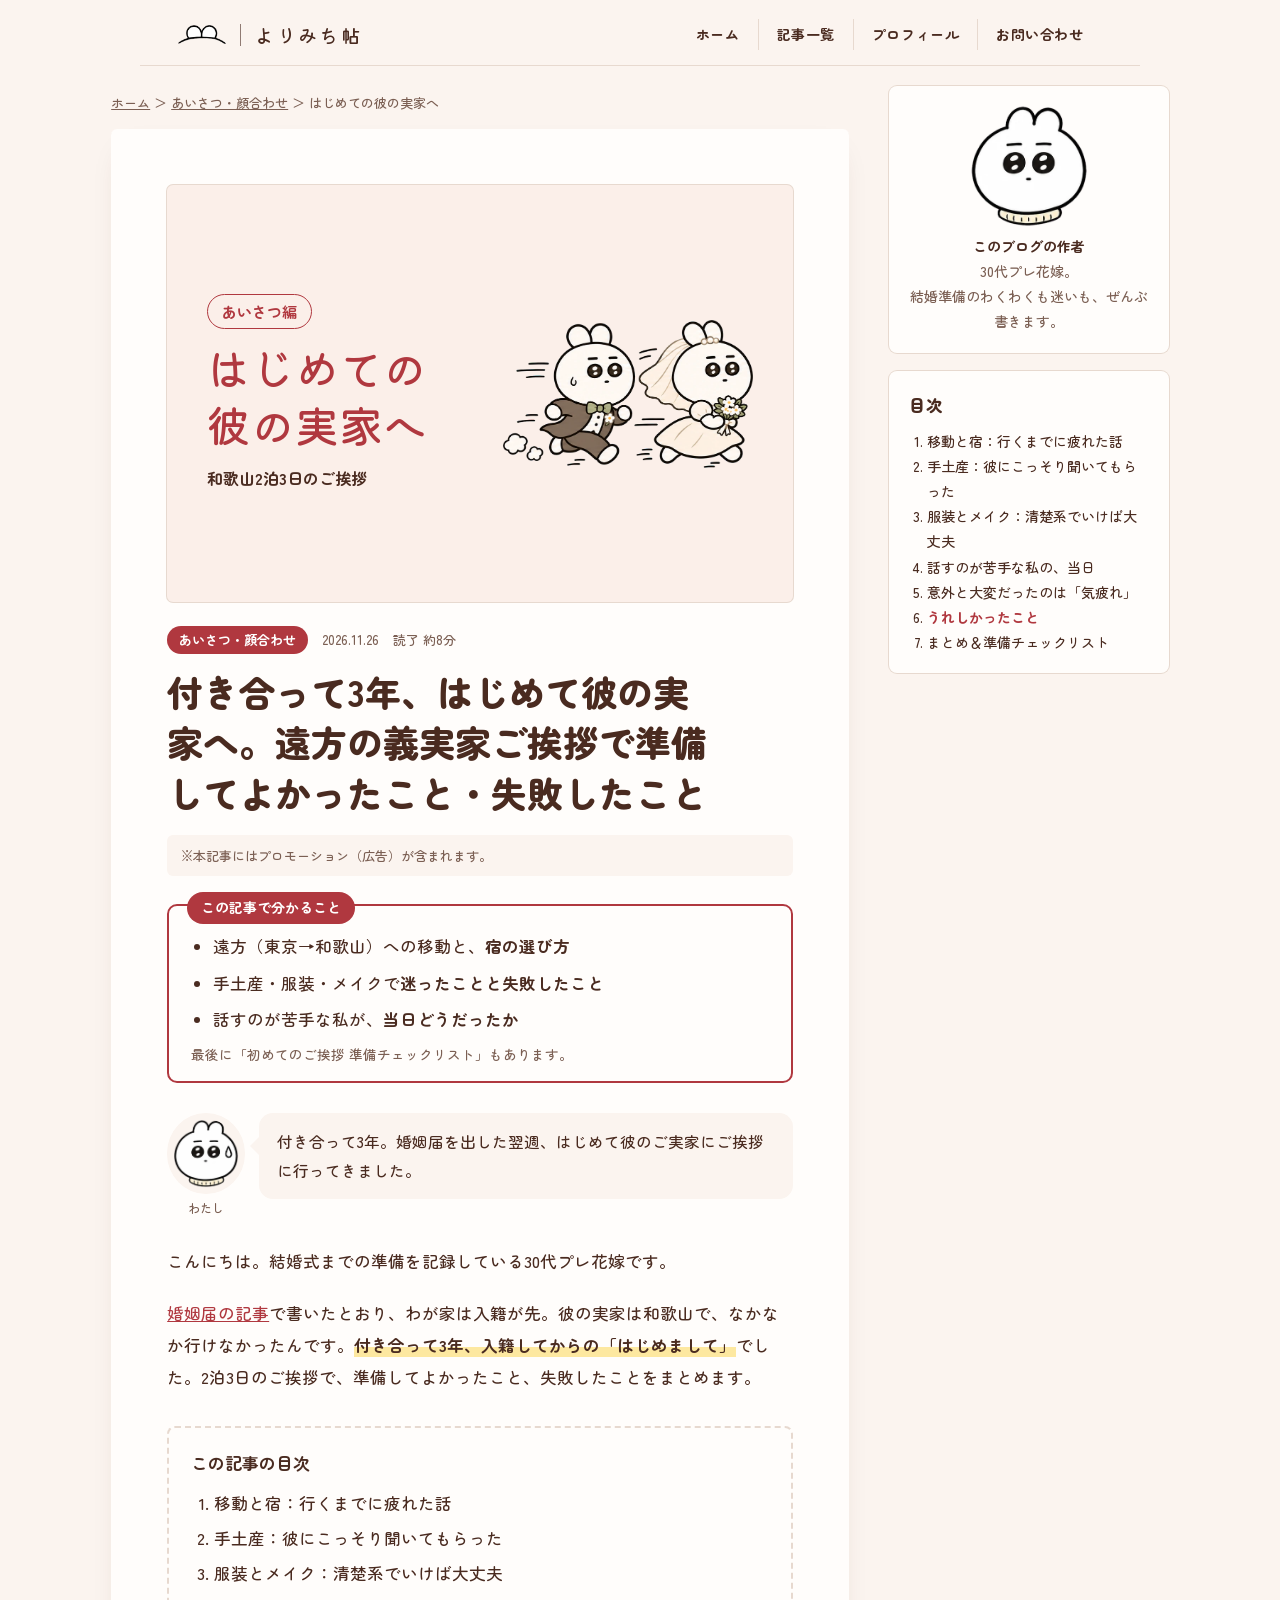
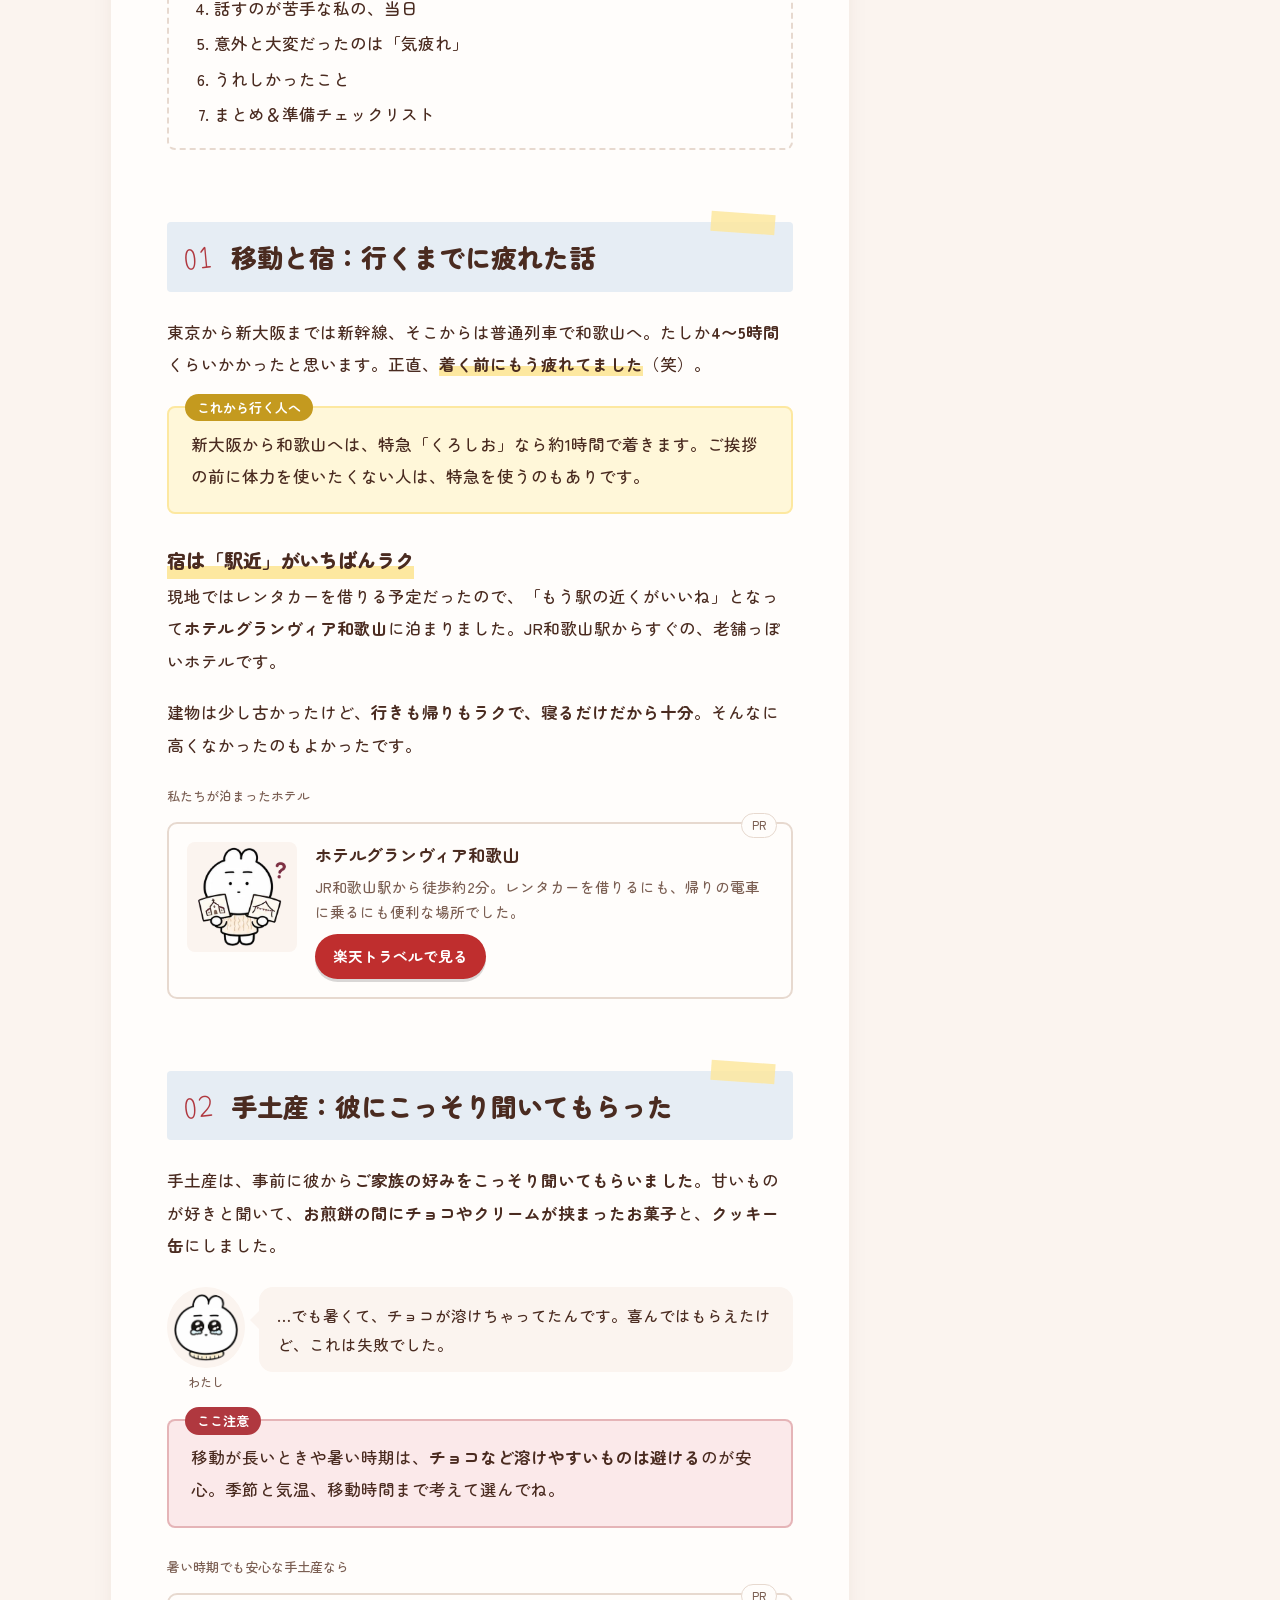
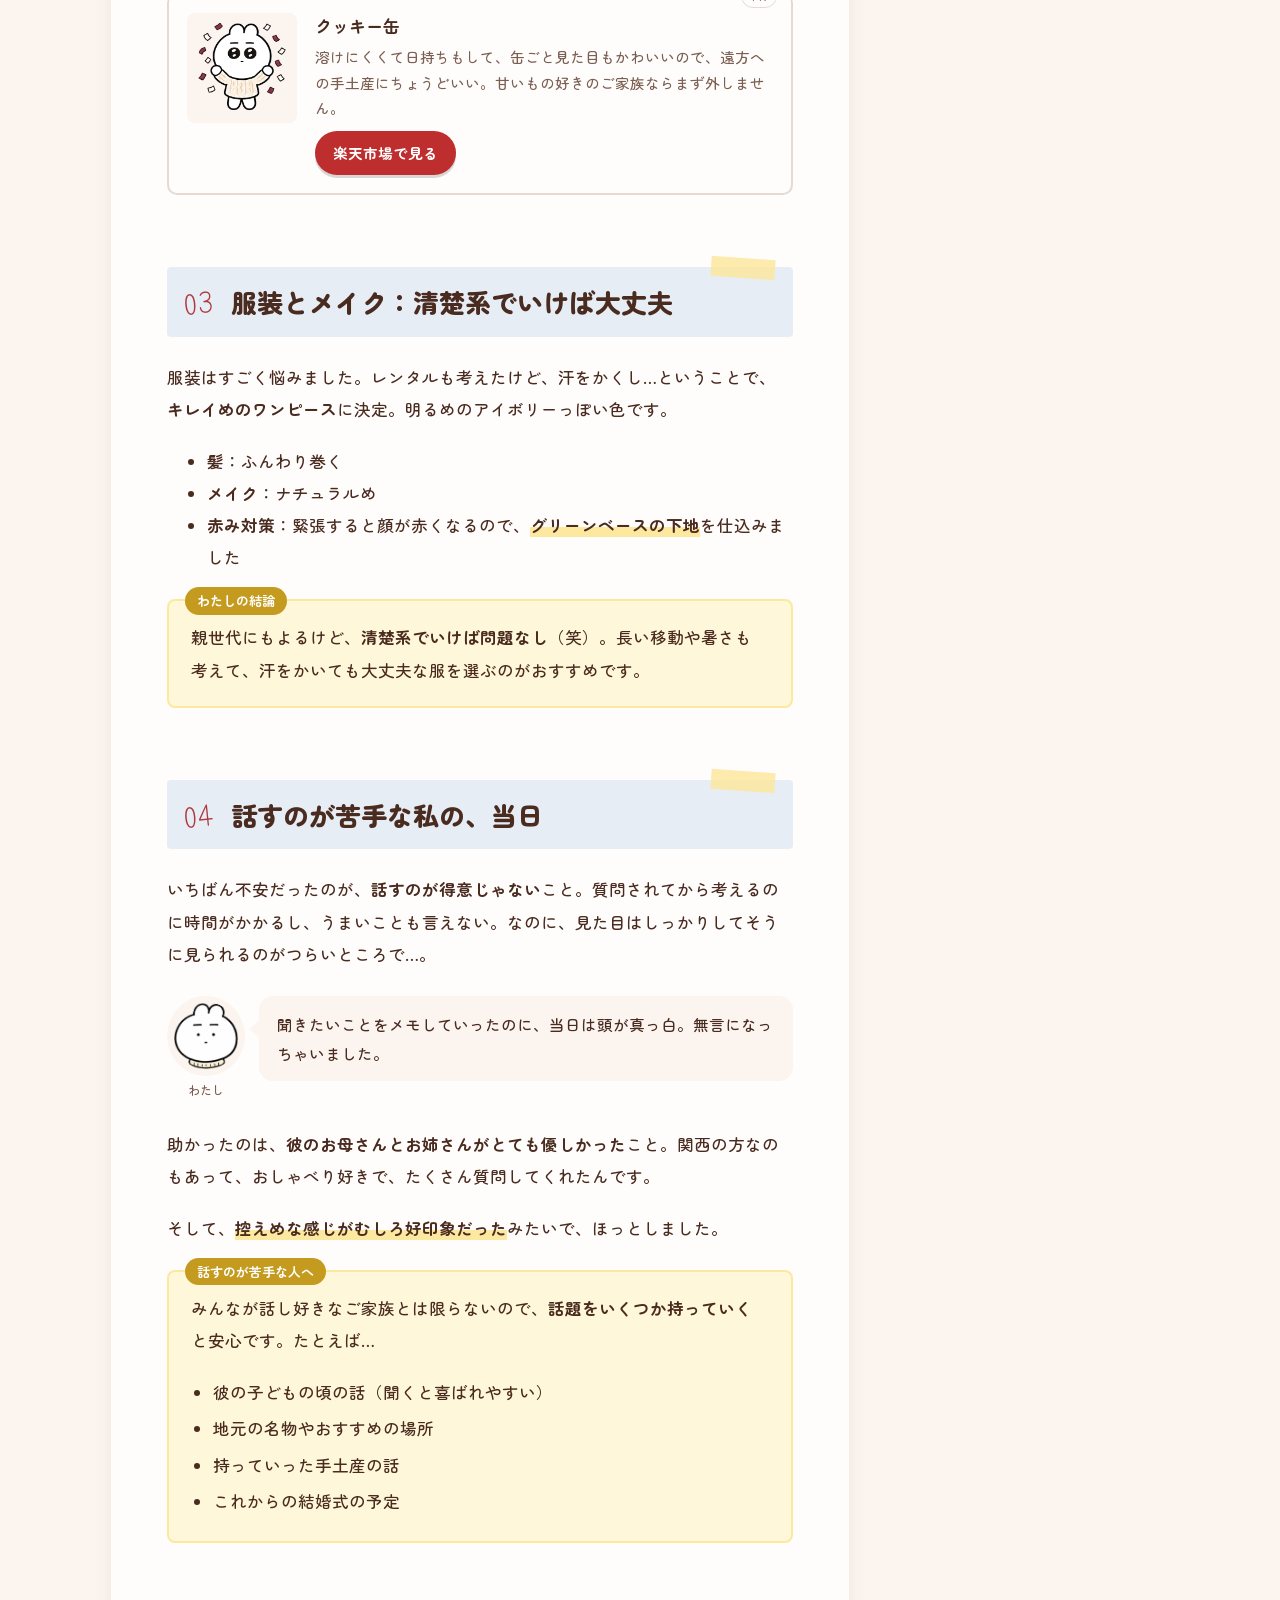
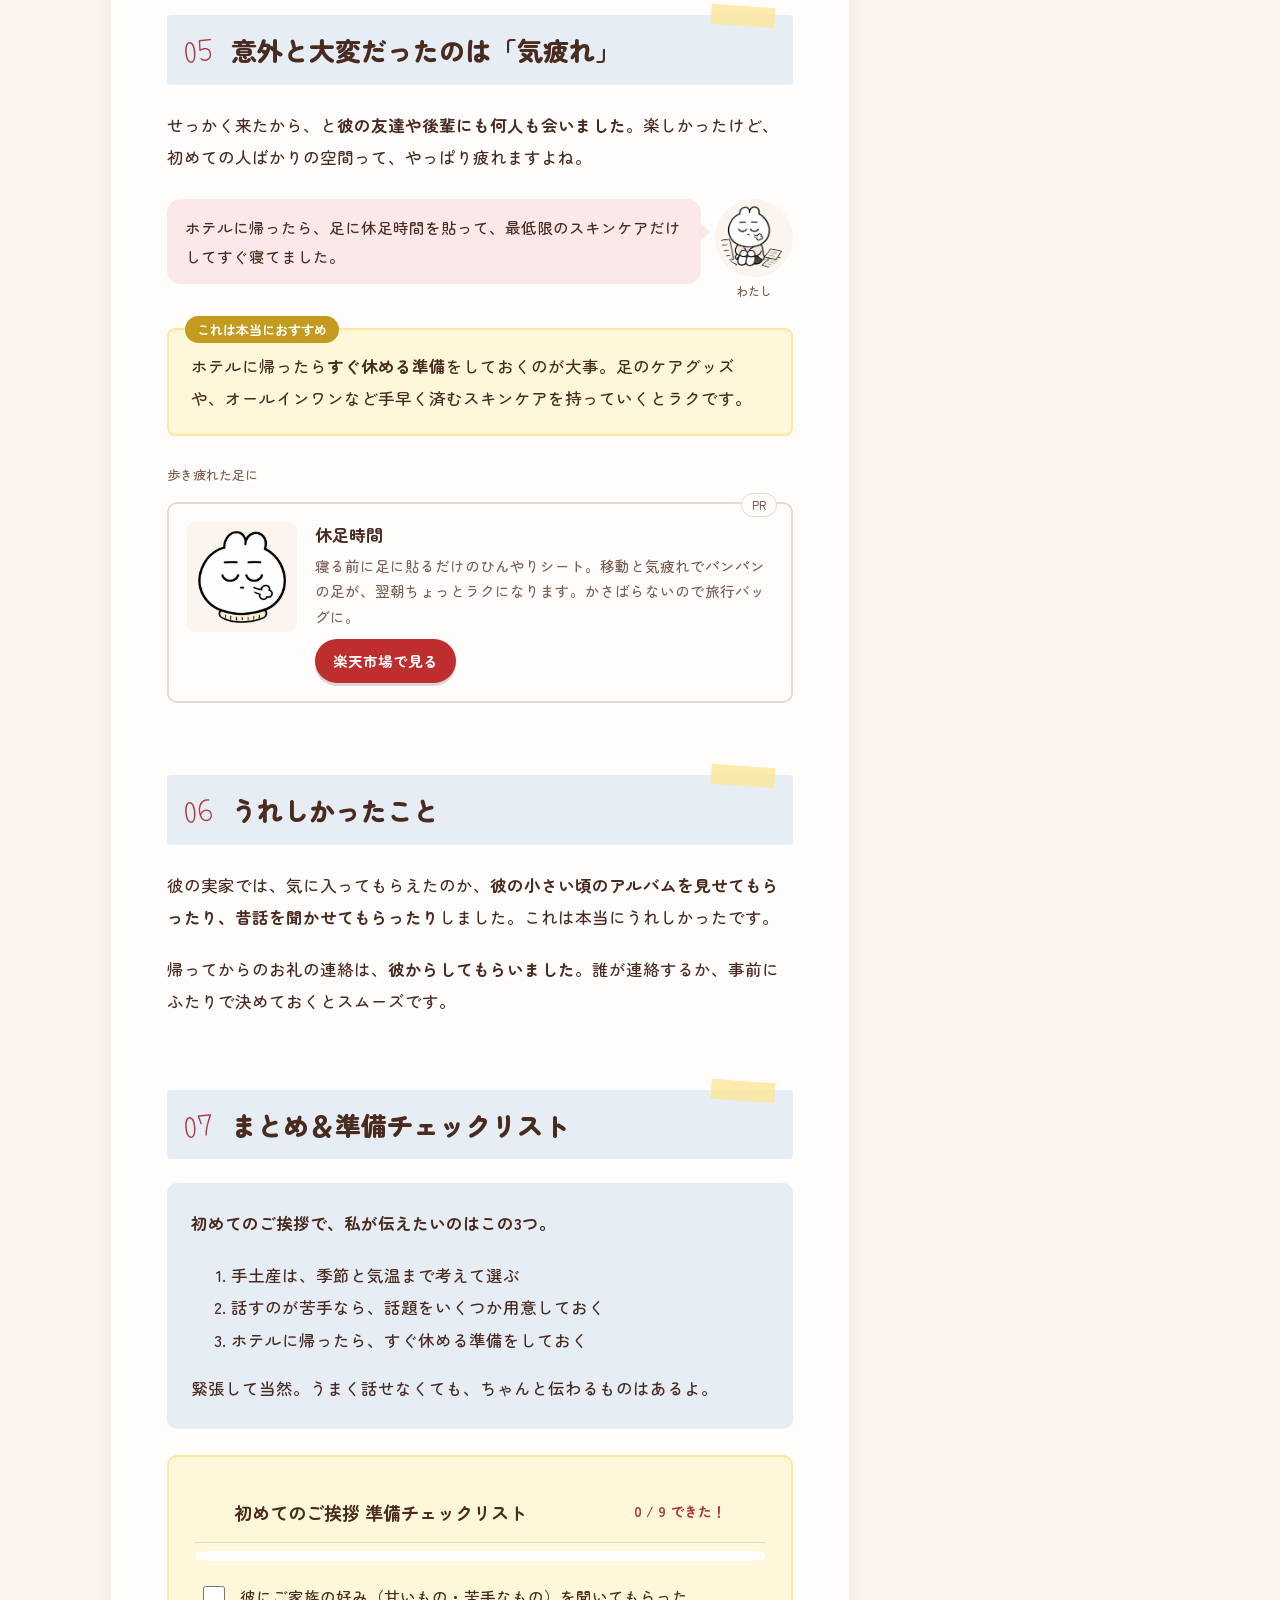
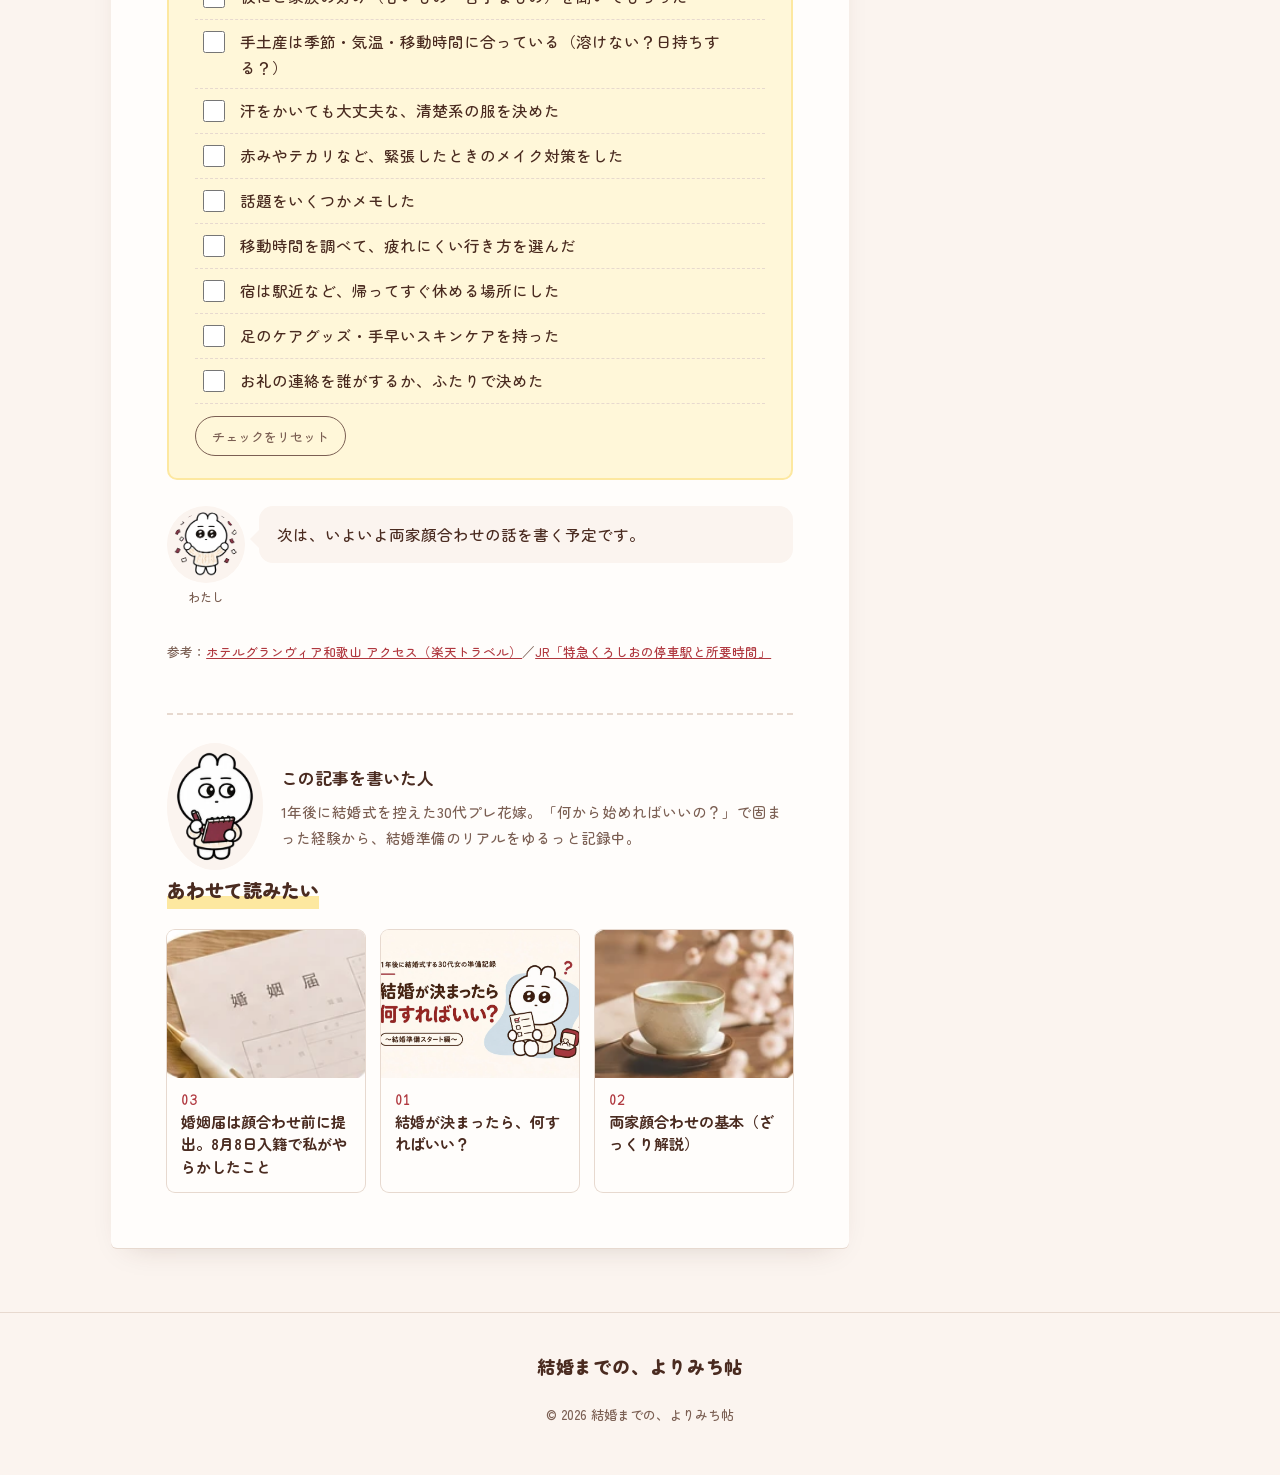
==== aisatsu.html @ c790e5dc "Add files via upload" ====
<!DOCTYPE html>
<html lang="ja">
<head>
<meta charset="utf-8">
<meta name="viewport" content="width=device-width, initial-scale=1">
<title>付き合って3年、はじめて彼の実家へ。遠方の義実家ご挨拶｜結婚までの、よりみち帖</title>
<meta name="description" content="入籍後にはじめて和歌山の彼の実家へご挨拶した30代プレ花嫁の体験記。移動と宿、手土産の失敗、服装とメイク、話すのが苦手な人の会話対策、気疲れケアと準備チェックリスト。">
<!--
  ▼アフィリエイトリンクの差し替えメモ
  ・Amazon：いまは掲載なし（アソシエイト合格後に追加予定）
  ・楽天：楽天アフィリエイトのリンクに差し替え済み（class="aff-rakuten"）
  ・式場探しサイト：ASP（A8.net等）で提携できたら、そのリンクに差し替えOK
  ※アフィリンクには rel="sponsored" を付けています（Google推奨）
-->
<link rel="preconnect" href="https://fonts.googleapis.com">
<link rel="preconnect" href="https://fonts.gstatic.com" crossorigin>
<link href="https://fonts.googleapis.com/css2?family=Kiwi+Maru:wght@400;500&family=Zen+Maru+Gothic:wght@400;500;700;900&family=Yomogi&display=swap" rel="stylesheet">
<style>
/* VOICE: 30代プレ花嫁の、気さくで丁寧な「先輩のノート」
   IDEA: 結婚準備の手帳。ちぎった紙・付箋・マステ・手書きの赤線
   PICTURE: 添付のアイキャッチ＋うさぎキャラが各章で一緒に悩む
   COLOUR and TYPE: 生成り地・こげ茶・えんじ赤／くすみ青・レモン黄の紙片。Zen Maru Gothic＋手書きYomogi
   LAYOUT: 記事本文720px中心、ヘッダーはデザイン案そのまま、PCは右に目次サイドバー */
:root{color-scheme:light dark;
--bg:light-dark(#fbf4ef,#221a17);--paper:light-dark(#fffdfb,#2d2420);--ink:light-dark(#4a2b20,#f3e6dc);
--sub:light-dark(#7b5f53,#c9b3a6);--red:light-dark(#b0383f,#e8777c);--blue:light-dark(#87a5c2,#5f7c99);
--blue-l:light-dark(#e6edf4,#2b3540);--yel:light-dark(#fde8a0,#5a4b22);--yel-l:light-dark(#fff7d9,#3a3220);
--pink-l:light-dark(#fbe9ea,#3d2629);--line:light-dark(#e7d9cf,#4a3c35)}
:root[data-theme=light]{color-scheme:light}:root[data-theme=dark]{color-scheme:dark}
*{box-sizing:border-box;min-width:0}
html{scroll-behavior:smooth;scroll-padding-top:24px}
body{margin:0;background:var(--bg);color:var(--ink);font:16.5px/1.95 "Zen Maru Gothic",system-ui,sans-serif;overflow-x:clip;font-weight:500}
img{max-width:100%;height:auto;display:block}
a{color:var(--red)}
.hand{font-family:Yomogi,"Zen Maru Gothic",cursive;font-weight:400}

/* header */
.site-h{display:flex;flex-wrap:wrap;gap:12px 32px;align-items:center;justify-content:space-between;padding:22px max(5vw,16px)}
.logo{color:var(--ink);text-decoration:none;font-weight:900;font-size:24px;letter-spacing:.04em;position:relative;padding-bottom:10px}
.logo svg{position:absolute;left:0;bottom:-4px;width:100%;height:14px}
.gnav{display:flex;flex-wrap:wrap;font-size:14px;font-weight:700}
.gnav a{color:var(--ink);text-decoration:none;padding:6px 16px;border-left:1px solid var(--sub)}
.gnav a:first-child{border-left:0}

.wrap{max-width:1160px;margin:0 auto;padding:0 max(4vw,16px) 64px;display:grid;grid-template-columns:minmax(0,1fr);gap:40px}
@media(min-width:1000px){.wrap{grid-template-columns:minmax(0,1fr) 280px}}
.crumb{font-size:13px;color:var(--sub);margin:4px 0 14px}.crumb a{color:var(--sub)}

article{background:var(--paper);border-radius:6px;padding:clamp(20px,4.5vw,56px);box-shadow:0 1px 0 var(--line),0 12px 30px -18px rgba(74,43,32,.25)}
.eye{border-radius:6px;overflow:hidden;margin:0 0 24px;box-shadow:0 0 0 1px var(--line)}
.meta{display:flex;flex-wrap:wrap;gap:8px 14px;font-size:13px;color:var(--sub);align-items:center}
.cat{background:var(--red);color:#fff;border-radius:99px;padding:1px 12px;font-weight:700}
h1{font-size:clamp(25px,4vw,36px);line-height:1.4;margin:12px 0 18px;font-weight:900;text-wrap:balance}
.pr{font-size:13px;color:var(--sub);background:var(--bg);border-radius:6px;padding:8px 14px;margin:0 0 28px}

h2{font-size:clamp(21px,3vw,26px);line-height:1.45;margin:72px 0 24px;font-weight:900;position:relative;padding:16px 20px 16px 64px;background:var(--blue-l);border-radius:4px;text-wrap:balance}
h2 .no{position:absolute;left:16px;top:50%;transform:translateY(-50%) rotate(-6deg);font-family:Yomogi,cursive;color:var(--red);font-size:30px;font-weight:400}
h2::after{content:"";position:absolute;right:18px;top:-9px;width:64px;height:20px;background:color-mix(in srgb,var(--yel) 85%,transparent);transform:rotate(4deg)}
h3{font-size:19px;margin:40px 0 12px;font-weight:900;padding-bottom:6px;background:linear-gradient(transparent 62%,var(--yel) 62%) left bottom/auto no-repeat;display:inline;line-height:2.1}
h3+*{margin-top:14px}
p{margin:0 0 1.2em}
.mk{background:linear-gradient(transparent 60%,var(--yel) 60%);font-weight:700}
.em{color:var(--red);font-weight:700}

/* speech bubble */
.talk{display:flex;gap:14px;align-items:flex-start;margin:26px 0}
.talk img{width:78px;flex:none;border-radius:50%;background:var(--bg);padding:6px}
.talk .b{position:relative;background:var(--bg);border-radius:14px;padding:14px 18px;font-size:15.5px;line-height:1.85;flex:1}
.talk .b::before{content:"";position:absolute;left:-9px;top:24px;border:9px solid transparent;border-left:0;border-right-color:var(--bg)}
.talk .nm{display:block;font-size:12px;color:var(--sub);text-align:center;margin-top:2px}
.talk.r{flex-direction:row-reverse}.talk.r .b{background:var(--pink-l)}
.talk.r .b::before{left:auto;right:-9px;border-right:0;border-left:9px solid var(--pink-l);border-top-color:transparent;border-bottom-color:transparent}

/* toc */
.toc{border:2px dashed var(--line);border-radius:8px;padding:18px 22px 10px;margin:32px 0;background:var(--paper)}
.toc b{font-size:17px}.toc ol{margin:8px 0;padding-left:1.4em}.toc li{margin:3px 0}
.toc a{color:var(--ink);text-decoration:none}.toc a:hover{color:var(--red);text-decoration:underline}

/* boxes */
.box{border-radius:8px;padding:20px 22px;margin:26px 0;position:relative}
.box.point{background:var(--yel-l);border:2px solid var(--yel)}
.box.warn{background:var(--pink-l);border:2px solid color-mix(in srgb,var(--red) 30%,transparent)}
.box .lb{position:absolute;top:-14px;left:16px;background:var(--red);color:#fff;font-size:13px;font-weight:700;padding:1px 12px;border-radius:99px}
.box.point .lb{background:#c49a1f}
.box ul,.box ol{margin:4px 0;padding-left:1.3em}.box li{margin:4px 0}.box p:last-child{margin:0}

/* timeline */
.tl{list-style:none;margin:24px 0;padding:0;position:relative}
.tl::before{content:"";position:absolute;left:66px;top:8px;bottom:8px;border-left:2px dotted var(--red)}
.tl li{display:grid;grid-template-columns:56px minmax(0,1fr);gap:24px;padding:10px 0;position:relative}
.tl li::after{content:"";position:absolute;left:61px;top:22px;width:12px;height:12px;border-radius:50%;background:var(--paper);border:3px solid var(--red)}
.tl .t{font-family:Yomogi,cursive;color:var(--red);font-size:17px;text-align:right;line-height:1.3;padding-top:8px;white-space:nowrap}
.tl .c{background:var(--bg);border-radius:8px;padding:10px 16px}
.tl .c b{display:block;font-size:16px}.tl .c span{font-size:14.5px;color:var(--sub)}

/* talk cards */
.topics{display:grid;grid-template-columns:repeat(auto-fit,minmax(min(100%,260px),1fr));gap:14px;margin:22px 0}
.tp{background:var(--paper);border:1.5px solid var(--line);border-radius:8px;padding:16px 18px;position:relative}
.tp .n{font-family:Yomogi,cursive;color:var(--red);font-size:22px;line-height:1}
.tp b{font-size:16.5px;display:block;margin:4px 0}
.tp p{font-size:14.5px;margin:0;color:var(--sub);line-height:1.75}
.tp .q{display:block;margin-top:8px;font-size:13.5px;background:var(--blue-l);border-radius:6px;padding:6px 10px;color:var(--ink);line-height:1.7}

/* steps */
.steps{counter-reset:s;list-style:none;padding:0;margin:20px 0}
.steps>li{counter-increment:s;position:relative;padding:4px 0 22px 58px}
.steps>li::before{content:counter(s);position:absolute;left:0;top:0;width:40px;height:40px;border-radius:50%;background:var(--red);color:#fff;font-weight:900;display:grid;place-items:center;font-size:18px}
.steps>li::after{content:"";position:absolute;left:19px;top:44px;bottom:4px;border-left:2px solid var(--line)}
.steps>li:last-child::after{display:none}
.steps b{font-size:17px}.steps p{margin:4px 0 0;font-size:15.5px}

/* figures */
.figs{display:grid;grid-template-columns:repeat(auto-fit,minmax(min(100%,180px),1fr));gap:12px;margin:22px 0 8px}
.fg{background:var(--bg);border-radius:8px;padding:14px 16px}
.fg .v{font-size:clamp(26px,4vw,32px);font-weight:900;color:var(--red);line-height:1.2;white-space:nowrap}
.fg .v small{font-size:15px;margin-left:2px}
.fg .k{font-size:13.5px;color:var(--sub);line-height:1.6;margin-top:4px}
.src{font-size:12.5px;color:var(--sub);margin:4px 0 20px}
.bars{margin:18px 0}
.bar{display:grid;grid-template-columns:8.5em minmax(0,1fr) 5.2em;gap:10px;align-items:center;font-size:14px;margin:8px 0}
.bar i{display:block;height:16px;border-radius:3px;background:var(--blue)}
.bar i.r{background:var(--red)}
.bar span:last-child{text-align:right;font-weight:700;white-space:nowrap}

/* tables */
.tbl{width:100%;border-collapse:collapse;font-size:15px;margin:18px 0}
.tbl th,.tbl td{border-bottom:1px solid var(--line);padding:10px 8px;text-align:left;vertical-align:top}
.tbl th{background:var(--blue-l);font-weight:700}
@media(max-width:600px){.stack thead{display:none}.stack tr{display:grid;padding:10px 0;border-bottom:1px solid var(--line)}.stack td{border:0;padding:3px 0 3px 6.5em;display:flow-root}.stack td::before{content:attr(data-l);float:left;width:6em;margin-left:-6.5em;font-weight:700;color:var(--sub);font-size:13px}}

/* product cards */
.free{display:grid;gap:16px;margin:18px 0}
.fr{display:grid;grid-template-columns:96px minmax(0,1fr);gap:18px;border:2.5px solid var(--blue);border-radius:10px;padding:20px 18px 18px;background:var(--blue-l);position:relative}
.fr .fb{position:absolute;top:-13px;left:16px;background:var(--blue);color:#fff;font-weight:900;font-size:13px;padding:1px 14px;border-radius:99px}
.fr .ic{width:96px;height:96px;border-radius:50%;background:var(--paper);display:grid;place-items:center;overflow:hidden}.fr .ic img{width:80px}
.fr>div>b{font-size:17px;display:block}.fr p{font-size:14.5px;margin:6px 0 10px;line-height:1.8}
@media(max-width:520px){.fr{grid-template-columns:1fr}.fr .ic{margin:0 auto}}
.prod{display:grid;grid-template-columns:110px minmax(0,1fr);gap:18px;border:2px solid var(--line);border-radius:10px;padding:18px;margin:22px 0;background:var(--paper);position:relative}
.prod .ic{width:110px;height:110px;border-radius:8px;background:var(--bg);display:grid;place-items:center;overflow:hidden}
.prod .ic img{width:92px}
.prod .tag{position:absolute;top:-11px;right:14px;font-size:11.5px;background:var(--paper);border:1px solid var(--line);color:var(--sub);border-radius:99px;padding:0 10px}
.prod>div>b{font-size:17px;display:block;line-height:1.5}
.prod p{font-size:14.5px;color:var(--sub);margin:6px 0 10px;line-height:1.75}
.btns{display:flex;flex-wrap:wrap;gap:8px}
.btn{display:inline-flex;align-items:center;justify-content:center;min-height:44px;padding:8px 18px;border-radius:99px;font-weight:700;font-size:14.5px;text-decoration:none;color:#fff;box-shadow:0 3px 0 rgba(0,0,0,.15);transition:transform .15s}
.btn:hover{transform:translateY(-2px)}
.btn.amz{background:#e59a2b}.btn.shop{background:#6f8fae}.btn.rkt{background:#bf2e2e}.btn.shop{background:var(--blue);color:#fff}
@media(max-width:520px){.prod{grid-template-columns:1fr}.prod .ic{width:100%;height:120px}}

/* site cards */
.sites{display:grid;grid-template-columns:repeat(auto-fit,minmax(min(100%,200px),1fr));gap:12px;margin:18px 0}
.site{border:1.5px solid var(--line);border-radius:8px;padding:14px 16px;background:var(--paper)}
.site b{font-size:16px}.site p{font-size:13.5px;color:var(--sub);margin:4px 0 10px;line-height:1.7}
.site .btn{min-height:40px;font-size:13.5px;padding:6px 14px}

/* checklist */
.check{background:var(--yel-l);border-radius:10px;padding:22px clamp(16px,3vw,26px);margin:26px 0;border:2px solid var(--yel)}
.check .hd{display:flex;flex-wrap:wrap;justify-content:space-between;align-items:center;gap:8px;margin-bottom:8px}
.check .hd b{font-size:18px}
.prog{font-size:14px;font-weight:700;color:var(--red)}
.meter{height:10px;border-radius:99px;background:var(--paper);overflow:hidden;margin:6px 0 14px}
.meter i{display:block;height:100%;width:0;background:var(--red);transition:width .3s}
.check label{display:flex;gap:12px;align-items:flex-start;padding:8px 4px;border-bottom:1px dashed var(--line);cursor:pointer;font-size:15.5px;line-height:1.7}
.check input{width:22px;height:22px;accent-color:var(--red);flex:none;margin-top:3px}
.check input:checked+span{text-decoration:line-through;color:var(--sub)}
.check input:focus-visible{outline:3px solid var(--blue);outline-offset:2px}
.reset{margin-top:12px;background:none;border:1.5px solid var(--sub);color:var(--sub);border-radius:99px;padding:6px 16px;font:inherit;font-size:13px;cursor:pointer;min-height:40px}

/* faq */
details{border-bottom:1px solid var(--line);padding:6px 0}
summary{cursor:pointer;font-weight:700;padding:10px 0 10px 34px;position:relative;list-style:none}
summary::-webkit-details-marker{display:none}
summary::before{content:"Q";position:absolute;left:0;top:8px;width:24px;height:24px;border-radius:50%;background:var(--red);color:#fff;font-size:13px;display:grid;place-items:center}
details p{padding-left:34px;font-size:15.5px}

/* summary & author */
.matome{background:var(--blue-l);border-radius:10px;padding:24px;margin:24px 0}
.manga{margin:0 0 32px;border-radius:6px;overflow:hidden;box-shadow:0 0 0 1px var(--line)}.manga img{width:100%}
.author{display:grid;grid-template-columns:96px minmax(0,1fr);gap:18px;align-items:center;border-top:2px dashed var(--line);margin-top:48px;padding-top:28px}
.author img{width:96px;border-radius:50%;background:var(--bg);padding:8px}
.author b{font-size:17px}.author p{font-size:14.5px;color:var(--sub);margin:4px 0 0;line-height:1.8}

/* related */
.rel{display:grid;grid-template-columns:repeat(auto-fit,minmax(min(100%,190px),1fr));gap:16px;margin-top:20px}
.rel a{text-decoration:none;color:var(--ink);background:var(--paper);border-radius:8px;overflow:hidden;box-shadow:0 0 0 1px var(--line)}
.rel img{width:100%;aspect-ratio:4/3;object-fit:cover}
.rel span{display:block;padding:10px 14px 14px;font-weight:700;font-size:15px;line-height:1.5}
.rel small{display:block;color:var(--red);font-family:Yomogi,cursive;font-size:15px}

/* sidebar */
aside{display:none}
@media(min-width:1000px){aside{display:block}}
.side{position:sticky;top:20px;display:grid;gap:18px}
.sb{background:var(--paper);border-radius:8px;padding:18px 20px;box-shadow:0 0 0 1px var(--line)}
.sb .tt{font-weight:900;margin-bottom:8px;display:block}
.sb ol{margin:0;padding-left:1.3em;font-size:14px;line-height:1.8}
.sb a{color:var(--ink);text-decoration:none}.sb a:hover{color:var(--red)}
.sb a.on{color:var(--red);font-weight:700}
.prof{text-align:center;font-size:14px;color:var(--sub);line-height:1.8}
.prof img{width:120px;margin:0 auto 6px}

footer{text-align:center;padding:36px 16px 48px;font-size:13px;color:var(--sub);border-top:1px solid var(--line)}
footer .logo{font-size:18px;display:inline-block;margin-bottom:8px}

.fade{opacity:0;transform:translateY(14px);transition:opacity .6s,transform .6s}
.fade.in{opacity:1;transform:none}
@media(prefers-reduced-motion:reduce){.fade{opacity:1;transform:none;transition:none}html{scroll-behavior:auto}.btn{transition:none}}
@media(max-width:600px){body{font-size:16px}.talk img{width:60px}.gnav a{padding:4px 10px}h2{padding-left:52px}h2 .no{left:12px;font-size:25px}.bar{grid-template-columns:6.5em minmax(0,1fr) 4.6em;font-size:13px}}
@media(max-width:640px){.gnav{width:100%;flex-wrap:nowrap;font-size:clamp(11.5px,3.5vw,14px)}.gnav a{flex:1 1 auto;text-align:center;white-space:nowrap;padding:6px 2px!important;letter-spacing:0}.gnav a::after{left:12%!important;right:12%!important}}

.hd{max-width:1000px;margin:0 auto;padding:16px max(3vw,16px) 12px;display:flex;align-items:center;justify-content:space-between;gap:10px 24px;flex-wrap:wrap;border-bottom:1px solid var(--line);margin-bottom:20px}
.nav{display:flex;font-size:14px;font-weight:700;letter-spacing:.04em}
.nav a{text-decoration:none;color:var(--ink);white-space:nowrap;padding:4px 18px;border-left:1px solid var(--line);line-height:1.6}
.nav a:first-child{border-left:0}
.nav a:hover{color:var(--red)}
.brand{display:flex;align-items:center;gap:14px;text-decoration:none;color:var(--ink);font-family:"Kiwi Maru",serif;font-size:19px;letter-spacing:.12em}
.brand img{width:48px}.brand i{width:1px;height:22px;background:var(--ink);opacity:.6}
@media(max-width:760px){.hd{flex-direction:column;align-items:flex-start}.nav{width:100%;font-size:clamp(11.5px,3.5vw,14px);letter-spacing:0}.nav a{flex:1 1 auto;text-align:center;padding:4px 2px}}
.sumbox{border:2px solid var(--red);border-radius:10px;padding:18px 22px 14px;margin:0 0 30px;background:var(--paper);position:relative}
.sumbox .sum-t{position:absolute;top:-14px;left:18px;margin:0;background:var(--red);color:#fff;font-weight:700;font-size:14px;padding:2px 14px;border-radius:99px}
.sumbox ul{margin:6px 0 6px;padding-left:1.3em}.sumbox li{margin:4px 0}
.sumbox .sum-n{margin:0;font-size:13.5px;color:var(--sub)}
.inline-prod{margin:22px 0 8px}
.inline-prod .lbl{font-size:13px;color:var(--sub);margin:0 0 -8px}
.eye-card{display:grid;grid-template-columns:minmax(0,1.15fr) minmax(0,1fr);align-items:center;gap:8px;background:#fbefe9;border-radius:6px;padding:clamp(18px,4vw,40px);aspect-ratio:3/2}
.eye-card img{width:100%;height:auto;border:0}
.ec-txt{display:flex;flex-direction:column;gap:10px}
.ec-k{align-self:flex-start;border:1.5px solid var(--red);color:var(--red);border-radius:99px;padding:2px 14px;font-size:clamp(12px,1.6vw,15px);font-weight:700}
.ec-t{font-family:"Kiwi Maru",serif;font-size:clamp(24px,4.6vw,44px);line-height:1.3;color:var(--red)}
.ec-s{font-size:clamp(12px,1.7vw,16px);color:var(--ink);font-weight:700}
</style>
</head>
<body>

<header class="hd">
  <a class="brand" href="index.html"><img src="img/logo.webp" alt=""><i></i>よりみち帖</a>
  <nav class="nav" aria-label="グローバル"><a href="index.html">ホーム</a><a href="index.html#posts">記事一覧</a><a href="index.html#about">プロフィール</a><a href="index.html#contact">お問い合わせ</a></nav>
</header>

<div class="wrap">
<main>
<div class="crumb"><a href="index.html">ホーム</a> ＞ <a href="index.html#posts">あいさつ・顔合わせ</a> ＞ はじめての彼の実家へ</div>
<article>
  <div class="eye eye-card" role="img" aria-label="付き合って3年、はじめて彼の実家へ。和歌山2泊3日のご挨拶">
    <div class="ec-txt">
      <span class="ec-k">あいさつ編</span>
      <span class="ec-t">はじめての<br>彼の実家へ</span>
      <span class="ec-s">和歌山2泊3日のご挨拶</span>
    </div>
    <img src="img/hr_run.webp" alt="">
  </div>
  <div class="meta"><span class="cat">あいさつ・顔合わせ</span><time datetime="2026-11-26">2026.11.26</time><span>読了 約8分</span></div>
  <h1>付き合って3年、はじめて彼の実家へ。遠方の義実家ご挨拶で準備してよかったこと・失敗したこと</h1>
  <p class="pr">※本記事にはプロモーション（広告）が含まれます。</p>

  <div class="sumbox">
    <p class="sum-t">この記事で分かること</p>
    <ul>
      <li>遠方（東京→和歌山）への移動と、<b>宿の選び方</b></li>
      <li>手土産・服装・メイクで<b>迷ったことと失敗したこと</b></li>
      <li>話すのが苦手な私が、<b>当日どうだったか</b></li>
    </ul>
    <p class="sum-n">最後に「初めてのご挨拶 準備チェックリスト」もあります。</p>
  </div>

  <div class="talk"><div><img src="img/f_sweat.webp" alt=""><span class="nm">わたし</span></div><div class="b">付き合って3年。婚姻届を出した翌週、はじめて彼のご実家にご挨拶に行ってきました。</div></div>

  <p>こんにちは。結婚式までの準備を記録している30代プレ花嫁です。</p>
  <p><a href="konin.html">婚姻届の記事</a>で書いたとおり、わが家は入籍が先。彼の実家は和歌山で、なかなか行けなかったんです。<span class="mk">付き合って3年、入籍してからの「はじめまして」</span>でした。2泊3日のご挨拶で、準備してよかったこと、失敗したことをまとめます。</p>

  <nav class="toc" aria-label="目次"><b>この記事の目次</b>
    <ol>
      <li><a href="#a1">移動と宿：行くまでに疲れた話</a></li>
      <li><a href="#a2">手土産：彼にこっそり聞いてもらった</a></li>
      <li><a href="#a3">服装とメイク：清楚系でいけば大丈夫</a></li>
      <li><a href="#a4">話すのが苦手な私の、当日</a></li>
      <li><a href="#a5">意外と大変だったのは「気疲れ」</a></li>
      <li><a href="#a6">うれしかったこと</a></li>
      <li><a href="#a7">まとめ＆準備チェックリスト</a></li>
    </ol>
  </nav>

  <h2 id="a1" class="fade"><span class="no">01</span>移動と宿：行くまでに疲れた話</h2>
  <p>東京から新大阪までは新幹線、そこからは普通列車で和歌山へ。たしか<b>4〜5時間</b>くらいかかったと思います。正直、<span class="mk">着く前にもう疲れてました</span>（笑）。</p>
  <div class="box point"><span class="lb">これから行く人へ</span><p>新大阪から和歌山へは、特急「くろしお」なら約1時間で着きます。ご挨拶の前に体力を使いたくない人は、特急を使うのもありです。</p></div>
  <h3>宿は「駅近」がいちばんラク</h3>
  <p>現地ではレンタカーを借りる予定だったので、「もう駅の近くがいいね」となって<b>ホテルグランヴィア和歌山</b>に泊まりました。JR和歌山駅からすぐの、老舗っぽいホテルです。</p>
  <p>建物は少し古かったけど、<b>行きも帰りもラクで、寝るだけだから十分</b>。そんなに高くなかったのもよかったです。</p>
  <div class="inline-prod"><p class="lbl">私たちが泊まったホテル</p>
  <div class="prod"><span class="tag">PR</span><div class="ic"><img src="img/venue.webp" alt=""></div><div>
    <b>ホテルグランヴィア和歌山</b>
    <p>JR和歌山駅から徒歩約2分。レンタカーを借りるにも、帰りの電車に乗るにも便利な場所でした。</p>
    <div class="btns"><a class="btn rkt aff-rakuten" href="https://hb.afl.rakuten.co.jp/hgc/1247e6c6.291c6618.1247e6c7.bfaca5d7/?pc=https%3A%2F%2Ftravel.rakuten.co.jp%2FHOTEL%2F1191%2F1191.html&amp;link_type=text" target="_blank" rel="sponsored noopener">楽天トラベルで見る</a></div>
  </div></div>
  </div>

  <h2 id="a2" class="fade"><span class="no">02</span>手土産：彼にこっそり聞いてもらった</h2>
  <p>手土産は、事前に彼から<b>ご家族の好みをこっそり聞いてもらいました</b>。甘いものが好きと聞いて、<b>お煎餅の間にチョコやクリームが挟まったお菓子</b>と、<b>クッキー缶</b>にしました。</p>
  <div class="talk"><div><img src="img/f_cry.webp" alt=""><span class="nm">わたし</span></div><div class="b">…でも暑くて、チョコが溶けちゃってたんです。喜んではもらえたけど、これは失敗でした。</div></div>
  <div class="box warn"><span class="lb">ここ注意</span><p>移動が長いときや暑い時期は、<b>チョコなど溶けやすいものは避ける</b>のが安心。季節と気温、移動時間まで考えて選んでね。</p></div>
  <div class="inline-prod"><p class="lbl">暑い時期でも安心な手土産なら</p>
  <div class="prod"><span class="tag">PR</span><div class="ic"><img src="img/yay.webp" alt=""></div><div>
    <b>クッキー缶</b>
    <p>溶けにくくて日持ちもして、缶ごと見た目もかわいいので、遠方への手土産にちょうどいい。甘いもの好きのご家族ならまず外しません。</p>
    <div class="btns"><a class="btn rkt aff-rakuten" href="https://hb.afl.rakuten.co.jp/hgc/1247e6c6.291c6618.1247e6c7.bfaca5d7/?pc=https%3A%2F%2Fsearch.rakuten.co.jp%2Fsearch%2Fmall%2F%25E3%2582%25AF%25E3%2583%2583%25E3%2582%25AD%25E3%2583%25BC%25E7%25BC%25B6%2520%25E6%2589%258B%25E5%259C%259F%25E7%2594%25A3%2F&amp;link_type=text" target="_blank" rel="sponsored noopener">楽天市場で見る</a></div>
  </div></div>
  </div>

  <h2 id="a3" class="fade"><span class="no">03</span>服装とメイク：清楚系でいけば大丈夫</h2>
  <p>服装はすごく悩みました。レンタルも考えたけど、汗をかくし…ということで、<b>キレイめのワンピース</b>に決定。明るめのアイボリーっぽい色です。</p>
  <ul>
    <li><b>髪</b>：ふんわり巻く</li>
    <li><b>メイク</b>：ナチュラルめ</li>
    <li><b>赤み対策</b>：緊張すると顔が赤くなるので、<span class="mk">グリーンベースの下地</span>を仕込みました</li>
  </ul>
  <div class="box point"><span class="lb">わたしの結論</span><p>親世代にもよるけど、<b>清楚系でいけば問題なし</b>（笑）。長い移動や暑さも考えて、汗をかいても大丈夫な服を選ぶのがおすすめです。</p></div>

  <h2 id="a4" class="fade"><span class="no">04</span>話すのが苦手な私の、当日</h2>
  <p>いちばん不安だったのが、<b>話すのが得意じゃない</b>こと。質問されてから考えるのに時間がかかるし、うまいことも言えない。なのに、見た目はしっかりしてそうに見られるのがつらいところで…。</p>
  <div class="talk"><div><img src="img/f_blank.webp" alt=""><span class="nm">わたし</span></div><div class="b">聞きたいことをメモしていったのに、当日は頭が真っ白。無言になっちゃいました。</div></div>
  <p>助かったのは、<b>彼のお母さんとお姉さんがとても優しかった</b>こと。関西の方なのもあって、おしゃべり好きで、たくさん質問してくれたんです。</p>
  <p>そして、<span class="mk">控えめな感じがむしろ好印象だった</span>みたいで、ほっとしました。</p>
  <div class="box point"><span class="lb">話すのが苦手な人へ</span>
    <p>みんなが話し好きなご家族とは限らないので、<b>話題をいくつか持っていく</b>と安心です。たとえば…</p>
    <ul>
      <li>彼の子どもの頃の話（聞くと喜ばれやすい）</li>
      <li>地元の名物やおすすめの場所</li>
      <li>持っていった手土産の話</li>
      <li>これからの結婚式の予定</li>
    </ul>
  </div>

  <h2 id="a5" class="fade"><span class="no">05</span>意外と大変だったのは「気疲れ」</h2>
  <p>せっかく来たから、と<b>彼の友達や後輩にも何人も会いました</b>。楽しかったけど、初めての人ばかりの空間って、やっぱり疲れますよね。</p>
  <div class="talk r"><div><img src="img/tired.webp" alt=""><span class="nm">わたし</span></div><div class="b">ホテルに帰ったら、足に休足時間を貼って、最低限のスキンケアだけしてすぐ寝てました。</div></div>
  <div class="box point"><span class="lb">これは本当におすすめ</span><p>ホテルに帰ったら<b>すぐ休める準備</b>をしておくのが大事。足のケアグッズや、オールインワンなど手早く済むスキンケアを持っていくとラクです。</p></div>
  <div class="inline-prod"><p class="lbl">歩き疲れた足に</p>
  <div class="prod"><span class="tag">PR</span><div class="ic"><img src="img/f_sigh.webp" alt=""></div><div>
    <b>休足時間</b>
    <p>寝る前に足に貼るだけのひんやりシート。移動と気疲れでパンパンの足が、翌朝ちょっとラクになります。かさばらないので旅行バッグに。</p>
    <div class="btns"><a class="btn rkt aff-rakuten" href="https://hb.afl.rakuten.co.jp/hgc/1247e6c6.291c6618.1247e6c7.bfaca5d7/?pc=https%3A%2F%2Fsearch.rakuten.co.jp%2Fsearch%2Fmall%2F%25E4%25BC%2591%25E8%25B6%25B3%25E6%2599%2582%25E9%2596%2593%2F&amp;link_type=text" target="_blank" rel="sponsored noopener">楽天市場で見る</a></div>
  </div></div>
  </div>

  <h2 id="a6" class="fade"><span class="no">06</span>うれしかったこと</h2>
  <p>彼の実家では、気に入ってもらえたのか、<b>彼の小さい頃のアルバムを見せてもらったり、昔話を聞かせてもらったり</b>しました。これは本当にうれしかったです。</p>
  <p>帰ってからのお礼の連絡は、<b>彼からしてもらいました</b>。誰が連絡するか、事前にふたりで決めておくとスムーズです。</p>

  <h2 id="a7" class="fade"><span class="no">07</span>まとめ＆準備チェックリスト</h2>
  <div class="matome">
    <p><b>初めてのご挨拶で、私が伝えたいのはこの3つ。</b></p>
    <ol>
      <li>手土産は、季節と気温まで考えて選ぶ</li>
      <li>話すのが苦手なら、話題をいくつか用意しておく</li>
      <li>ホテルに帰ったら、すぐ休める準備をしておく</li>
    </ol>
    <p style="margin:0">緊張して当然。うまく話せなくても、ちゃんと伝わるものはあるよ。</p>
  </div>

  <div class="check" id="checklist">
    <div class="hd"><b>初めてのご挨拶 準備チェックリスト</b><span class="prog" id="prog">0 / 0</span></div>
    <div class="meter"><i id="meter"></i></div>
    <div id="items"></div>
    <button class="reset" type="button" id="reset">チェックをリセット</button>
  </div>

  <div class="talk"><div><img src="img/yay.webp" alt=""><span class="nm">わたし</span></div><div class="b">次は、いよいよ両家顔合わせの話を書く予定です。</div></div>

  <p class="src" style="margin-top:32px">参考：<a href="https://travel.rakuten.co.jp/HOTEL/1191/CUSTOM/GW119190513125348.html" target="_blank" rel="noopener">ホテルグランヴィア和歌山 アクセス（楽天トラベル）</a>／<a href="https://jr-group.jp/kuroshio-stop/" target="_blank" rel="noopener">JR「特急くろしおの停車駅と所要時間」</a></p>

  <div class="author">
    <img src="img/memo.webp" alt="">
    <div><b>この記事を書いた人</b>
      <p>1年後に結婚式を控えた30代プレ花嫁。「何から始めればいいの？」で固まった経験から、結婚準備のリアルをゆるっと記録中。</p></div>
  </div>

  <h3 style="margin-top:48px">あわせて読みたい</h3>
  <div class="rel">
    <a href="konin.html"><img src="img/pc_kon.webp" alt=""><span><small>03</small>婚姻届は顔合わせ前に提出。8月8日入籍で私がやらかしたこと</span></a>
    <a href="article.html"><img src="img/eyecatch.webp" alt=""><span><small>01</small>結婚が決まったら、何すればいい？</span></a>
    <a href="article.html#s5"><img src="img/pc_kao.webp" alt=""><span><small>02</small>両家顔合わせの基本（ざっくり解説）</span></a>
  </div>
</article>


</main>

<aside>
  <div class="side">
    <div class="sb prof"><img src="img/f_normal.webp" alt=""><b style="color:var(--ink)">このブログの作者</b><br>30代プレ花嫁。<br>結婚準備のわくわくも迷いも、ぜんぶ書きます。</div>
    <nav class="sb" aria-label="目次（サイド）"><span class="tt">目次</span><ol id="sidetoc"></ol></nav>
  </div>
</aside>
</div>

<footer><a class="logo" href="index.html">結婚までの、よりみち帖</a><br>© 2026 結婚までの、よりみち帖</footer>

<script>
{
  const list=[
    '彼にご家族の好み（甘いもの・苦手なもの）を聞いてもらった',
    '手土産は季節・気温・移動時間に合っている（溶けない？日持ちする？）',
    '汗をかいても大丈夫な、清楚系の服を決めた',
    '赤みやテカリなど、緊張したときのメイク対策をした',
    '話題をいくつかメモした',
    '移動時間を調べて、疲れにくい行き方を選んだ',
    '宿は駅近など、帰ってすぐ休める場所にした',
    '足のケアグッズ・手早いスキンケアを持った',
    'お礼の連絡を誰がするか、ふたりで決めた'
  ];
  const KEY='yorimichi-aisatsu-check';
  let saved=[];
  try{saved=JSON.parse(localStorage.getItem(KEY)||'[]')}catch(e){saved=[]}
  const box=document.getElementById('items');
  box.innerHTML=list.map((t,i)=>`<label><input type="checkbox" id="ck${i}" ${saved.includes(i)?'checked':''}><span>${t}</span></label>`).join('');
  const upd=()=>{
    const on=[...box.querySelectorAll('input')].map((c,i)=>c.checked?i:-1).filter(i=>i>=0);
    document.getElementById('prog').textContent=on.length+' / '+list.length+' できた！';
    document.getElementById('meter').style.width=(on.length/list.length*100)+'%';
    try{localStorage.setItem(KEY,JSON.stringify(on))}catch(e){}
  };
  box.addEventListener('change',upd);
  document.getElementById('reset').addEventListener('click',()=>{box.querySelectorAll('input').forEach(c=>c.checked=false);upd()});
  upd();

  const hs=[...document.querySelectorAll('article h2')];
  const st=document.getElementById('sidetoc');
  st.innerHTML=hs.map(h=>`<li><a href="#${h.id}">${h.lastChild.textContent.trim()}</a></li>`).join('');
  const links=[...st.querySelectorAll('a')];
  const io=new IntersectionObserver(es=>{es.forEach(e=>{if(e.isIntersecting){links.forEach(a=>a.classList.toggle('on',a.getAttribute('href')==='#'+e.target.id))}})},{rootMargin:'0px 0px -70% 0px'});
  hs.forEach(h=>io.observe(h));

  const fo=new IntersectionObserver(es=>es.forEach(e=>{if(e.isIntersecting){e.target.classList.add('in');fo.unobserve(e.target)}}),{threshold:.1});
  document.querySelectorAll('.fade').forEach(el=>fo.observe(el));
}
</script>
</body>
</html>
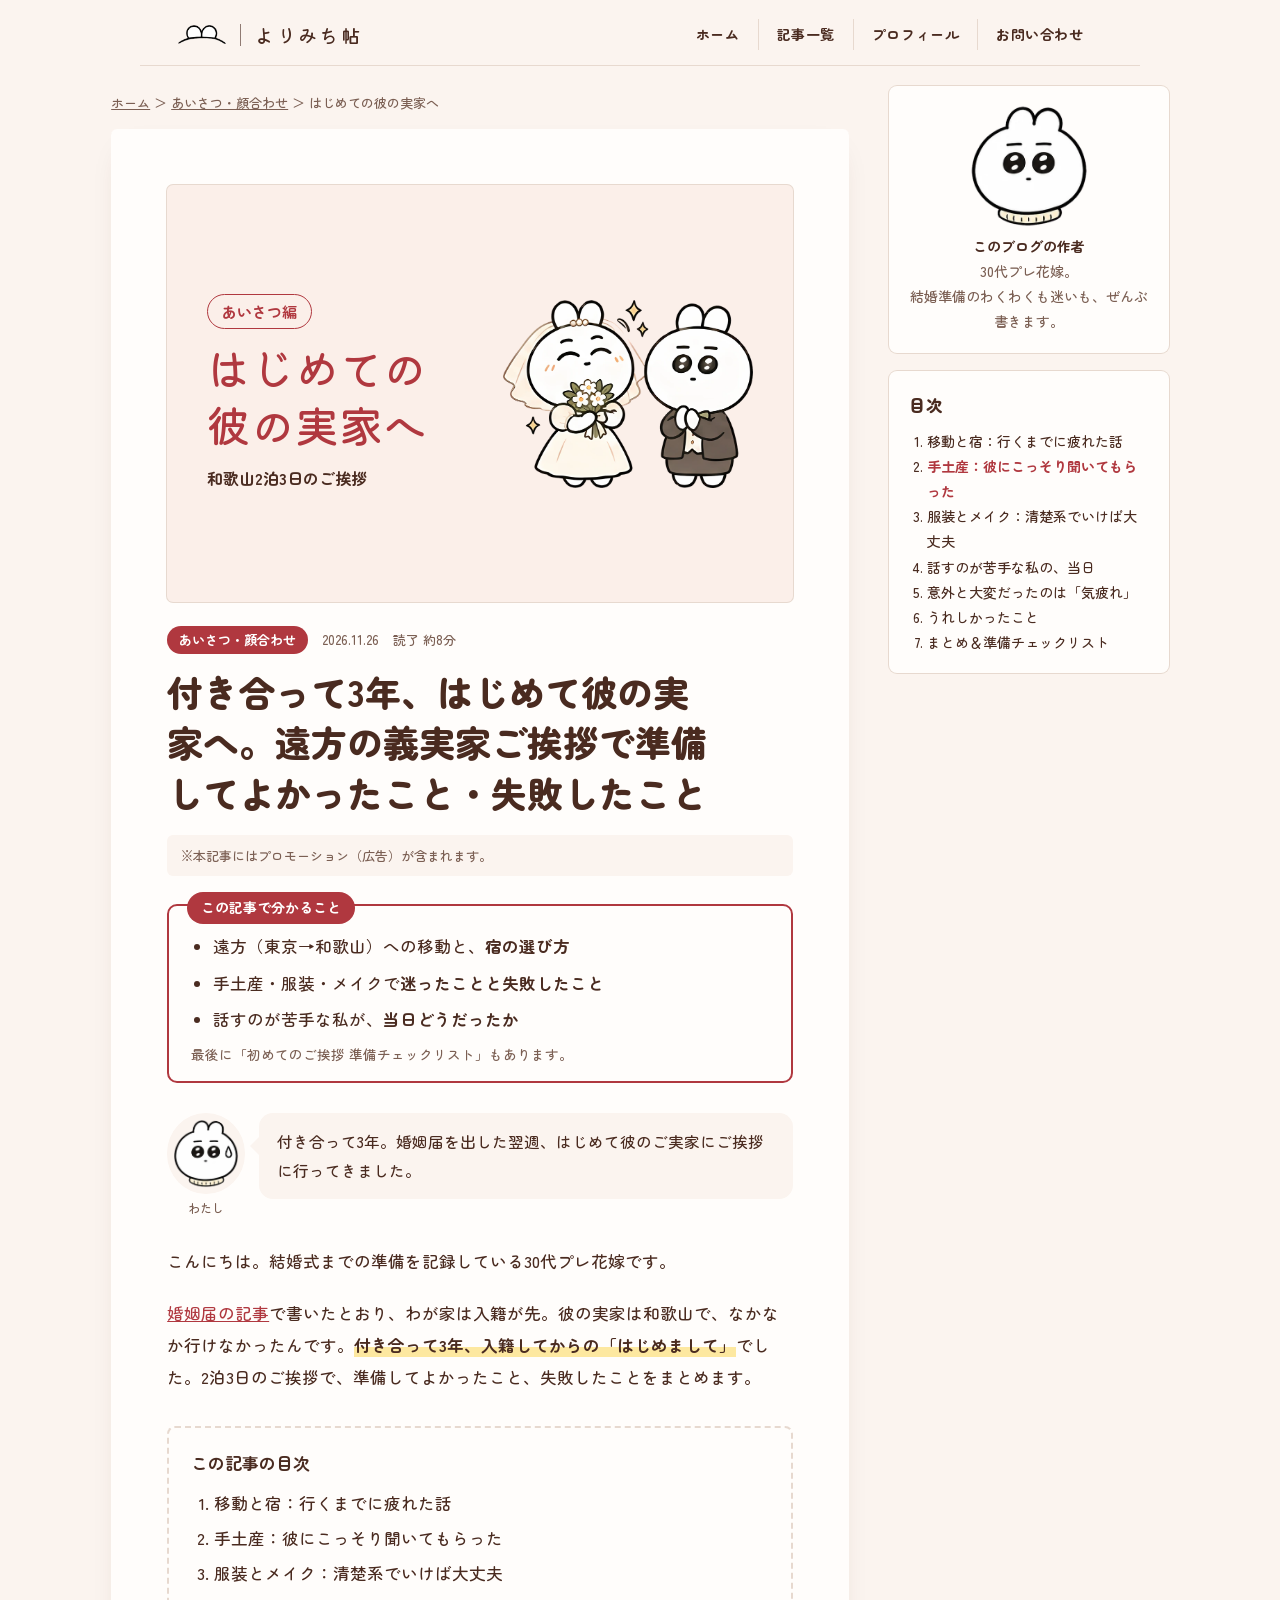
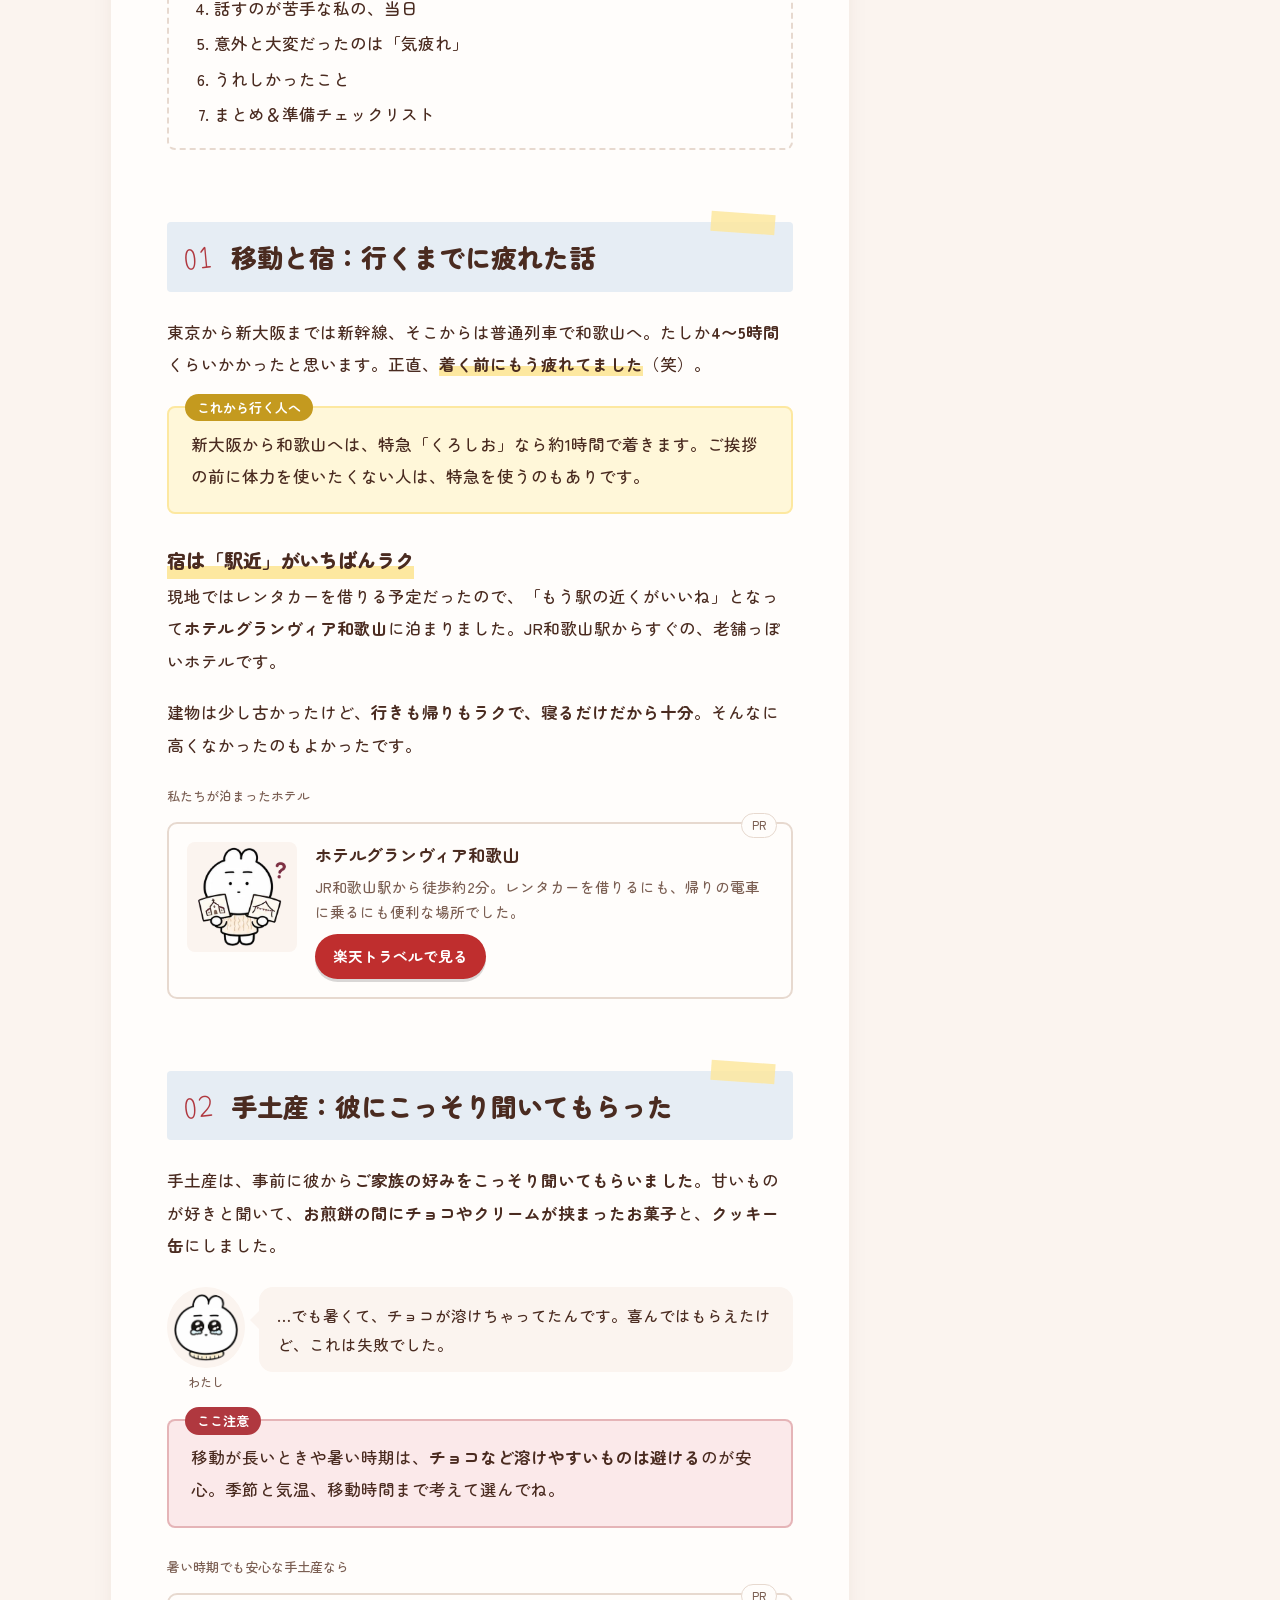
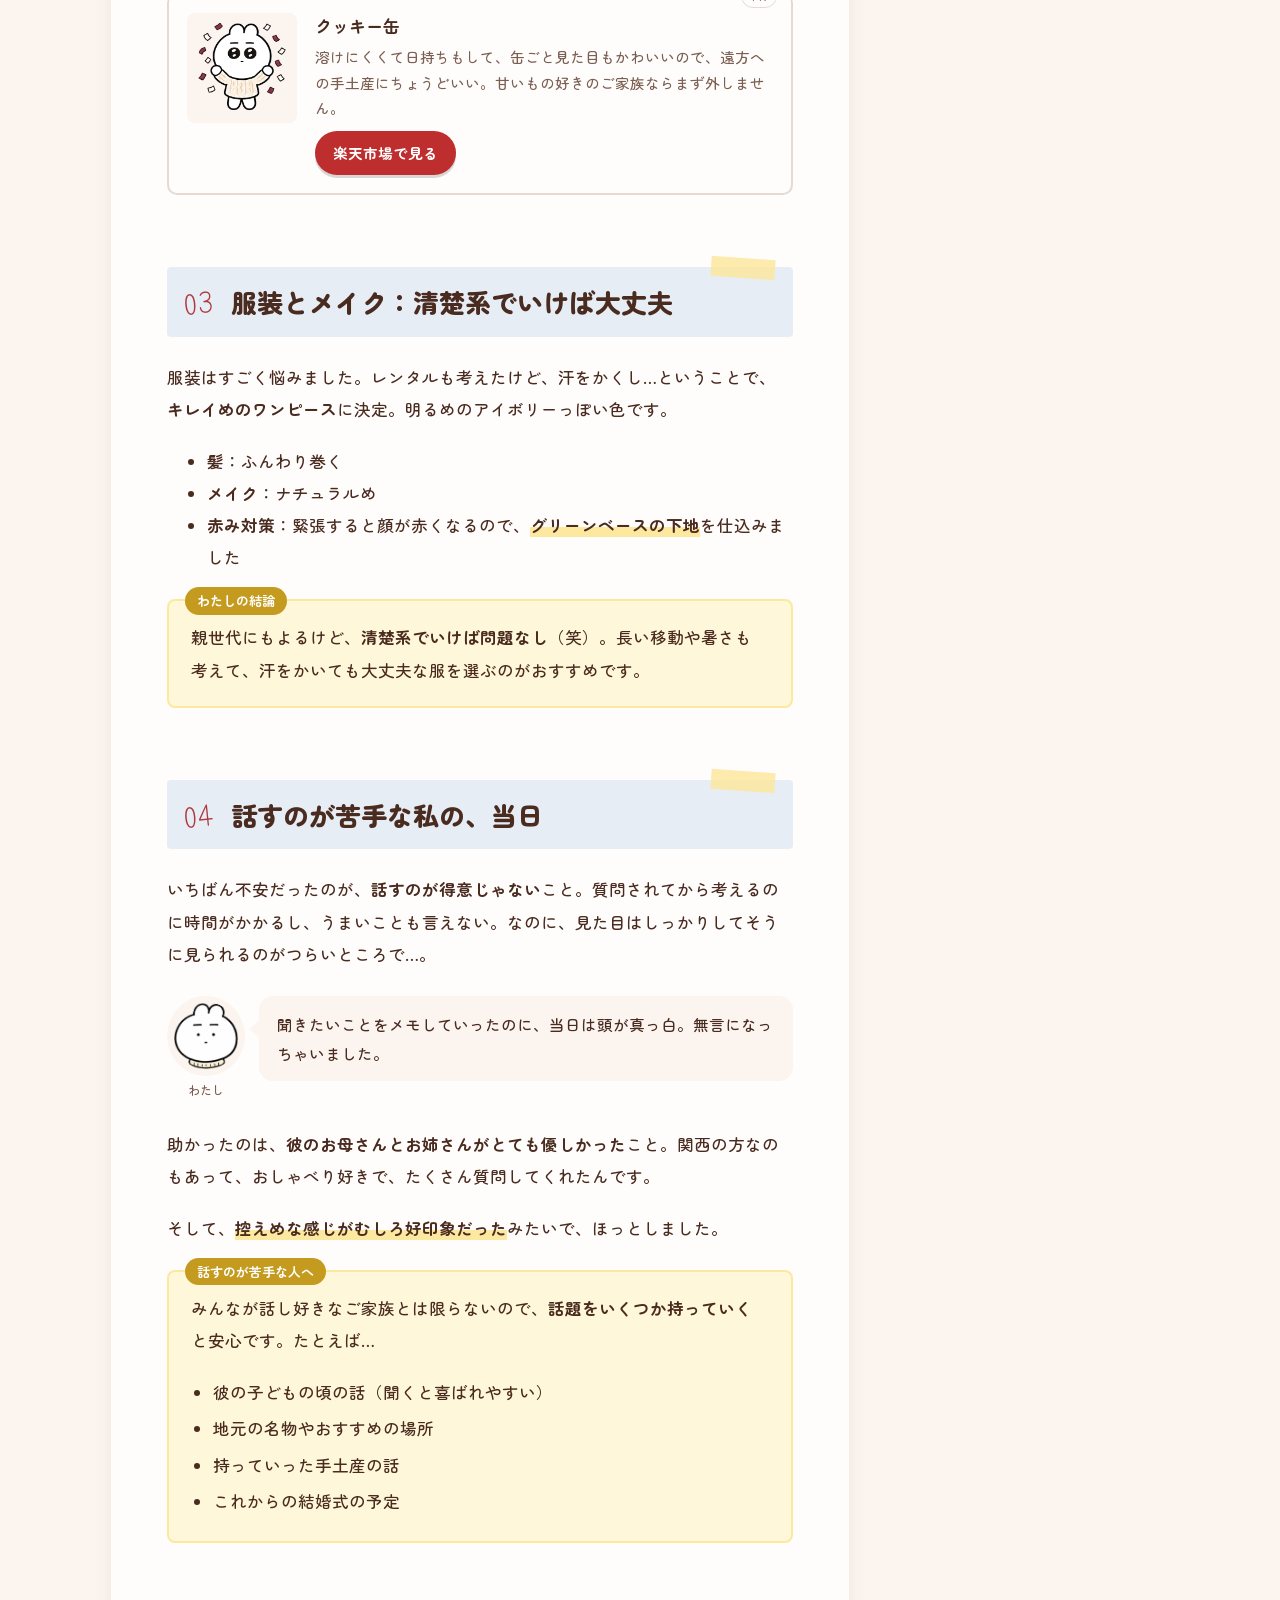
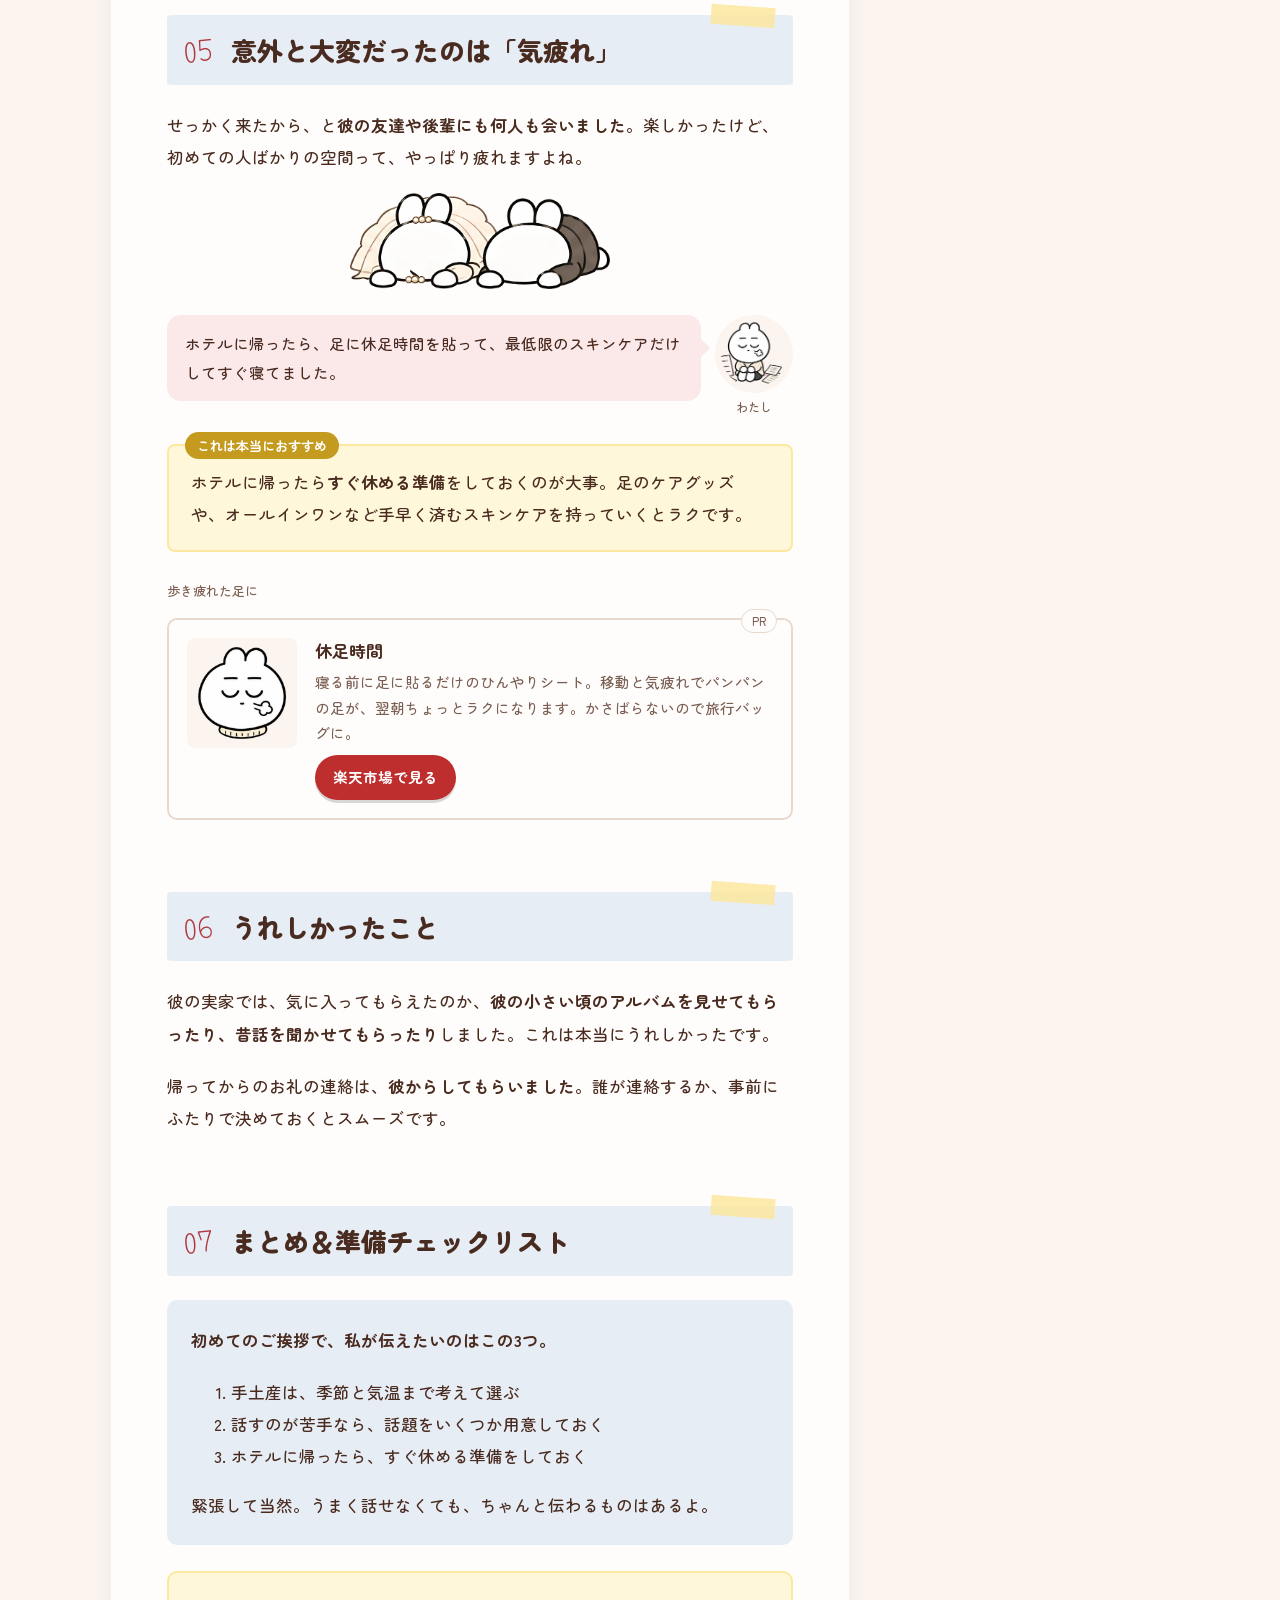
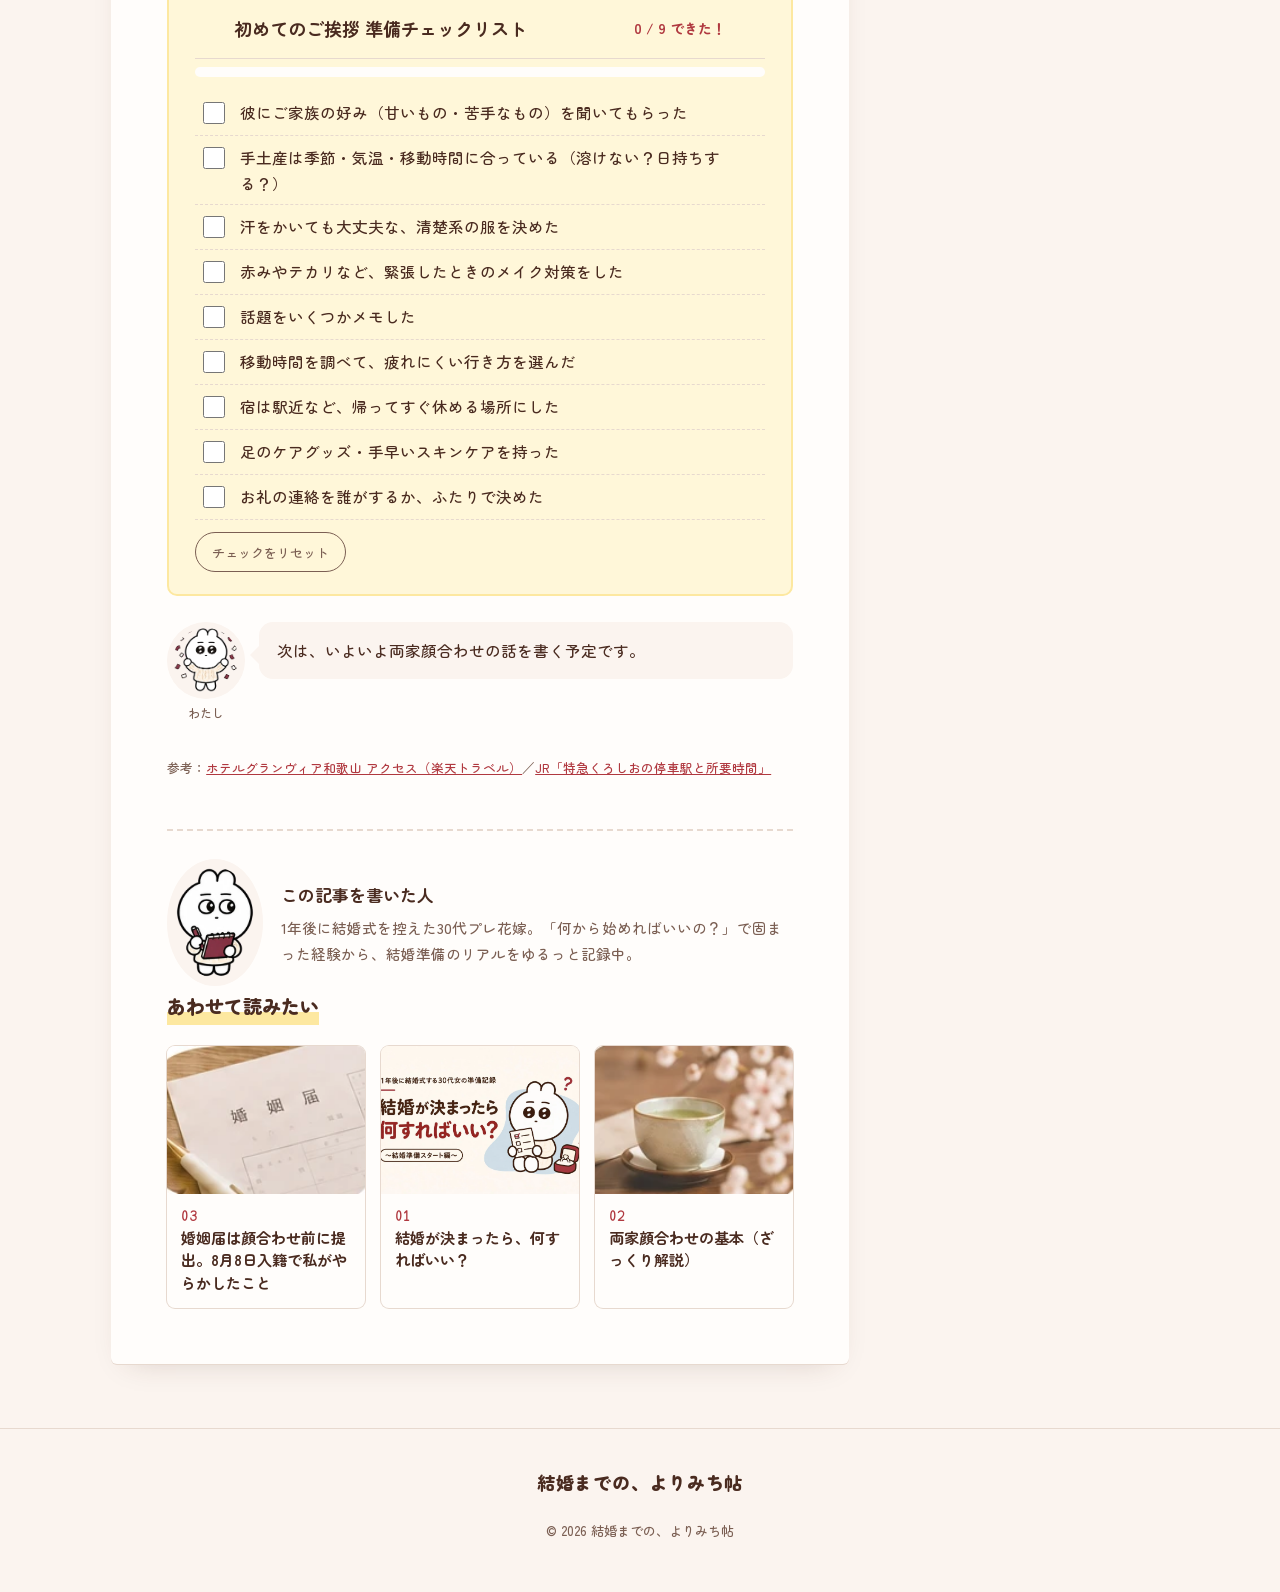
==== commit e692235f: "Add files via upload" ====
--- a/aisatsu.html
+++ b/aisatsu.html
@@ -228,6 +228,7 @@
 .ec-k{align-self:flex-start;border:1.5px solid var(--red);color:var(--red);border-radius:99px;padding:2px 14px;font-size:clamp(12px,1.6vw,15px);font-weight:700}
 .ec-t{font-family:"Kiwi Maru",serif;font-size:clamp(24px,4.6vw,44px);line-height:1.3;color:var(--red)}
 .ec-s{font-size:clamp(12px,1.7vw,16px);color:var(--ink);font-weight:700}
+.ill-fig{display:block;width:min(260px,60%);height:auto;margin:8px auto 24px;border:0}
 </style>
 </head>
 <body>
@@ -247,7 +248,7 @@
       <span class="ec-t">はじめての<br>彼の実家へ</span>
       <span class="ec-s">和歌山2泊3日のご挨拶</span>
     </div>
-    <img src="img/hr_run.webp" alt="">
+    <img src="img/pr_happy.webp" alt="">
   </div>
   <div class="meta"><span class="cat">あいさつ・顔合わせ</span><time datetime="2026-11-26">2026.11.26</time><span>読了 約8分</span></div>
   <h1>付き合って3年、はじめて彼の実家へ。遠方の義実家ご挨拶で準備してよかったこと・失敗したこと</h1>
@@ -332,6 +333,7 @@
 
   <h2 id="a5" class="fade"><span class="no">05</span>意外と大変だったのは「気疲れ」</h2>
   <p>せっかく来たから、と<b>彼の友達や後輩にも何人も会いました</b>。楽しかったけど、初めての人ばかりの空間って、やっぱり疲れますよね。</p>
+  <img class="ill-fig" src="img/pr_down.webp" alt="疲れて倒れこむふたり">
   <div class="talk r"><div><img src="img/tired.webp" alt=""><span class="nm">わたし</span></div><div class="b">ホテルに帰ったら、足に休足時間を貼って、最低限のスキンケアだけしてすぐ寝てました。</div></div>
   <div class="box point"><span class="lb">これは本当におすすめ</span><p>ホテルに帰ったら<b>すぐ休める準備</b>をしておくのが大事。足のケアグッズや、オールインワンなど手早く済むスキンケアを持っていくとラクです。</p></div>
   <div class="inline-prod"><p class="lbl">歩き疲れた足に</p>
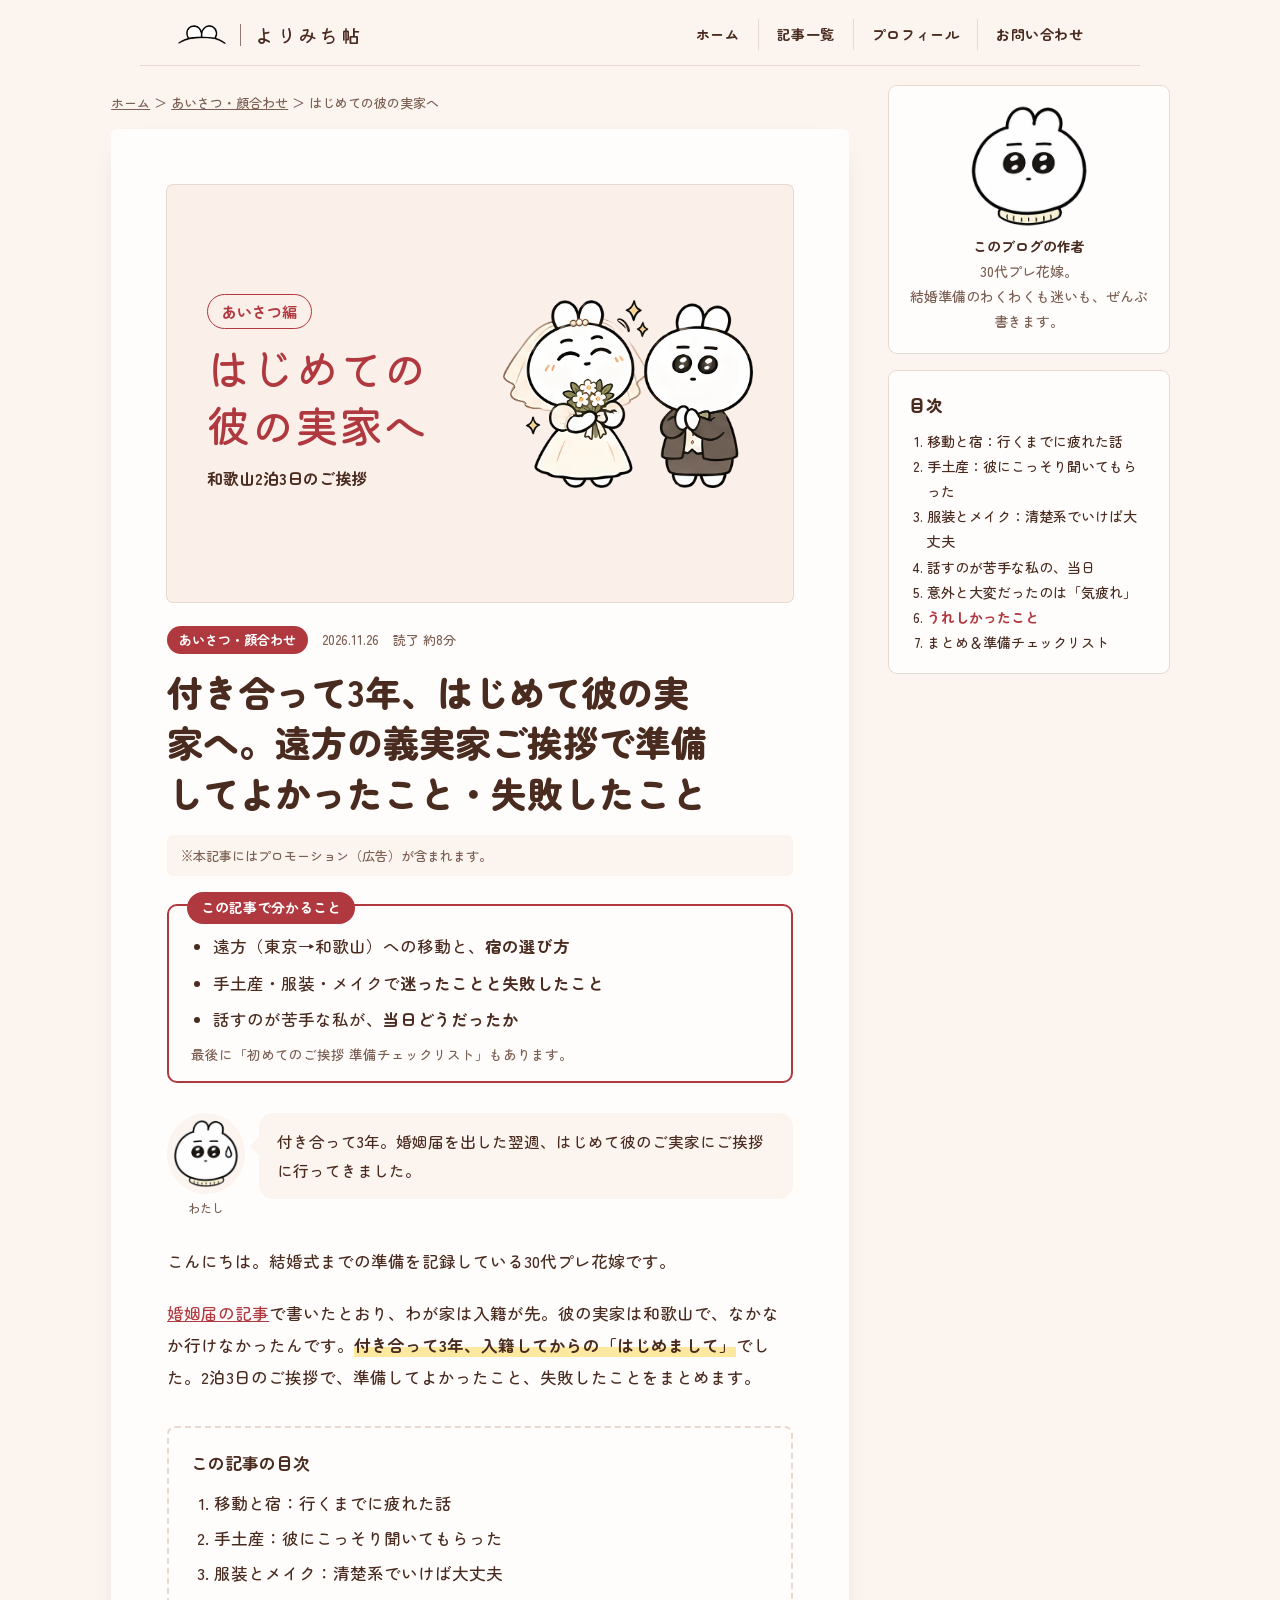
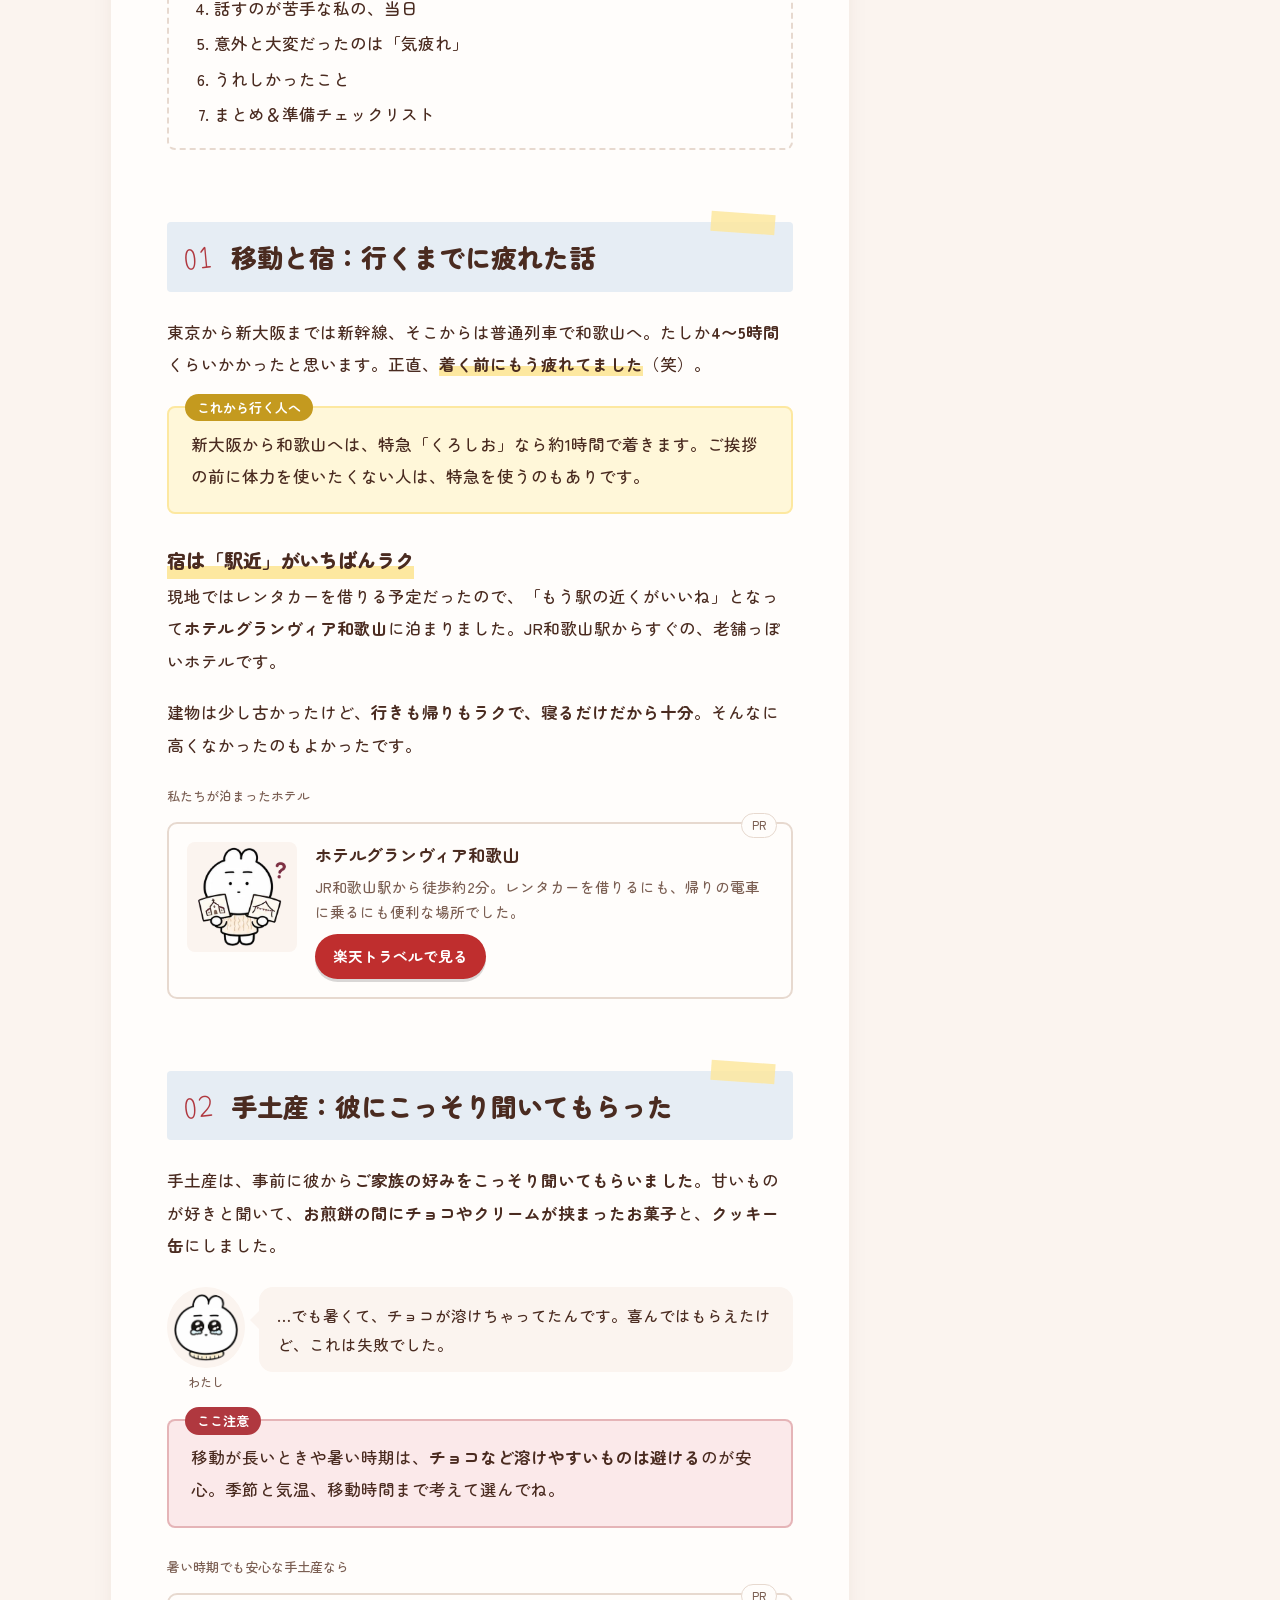
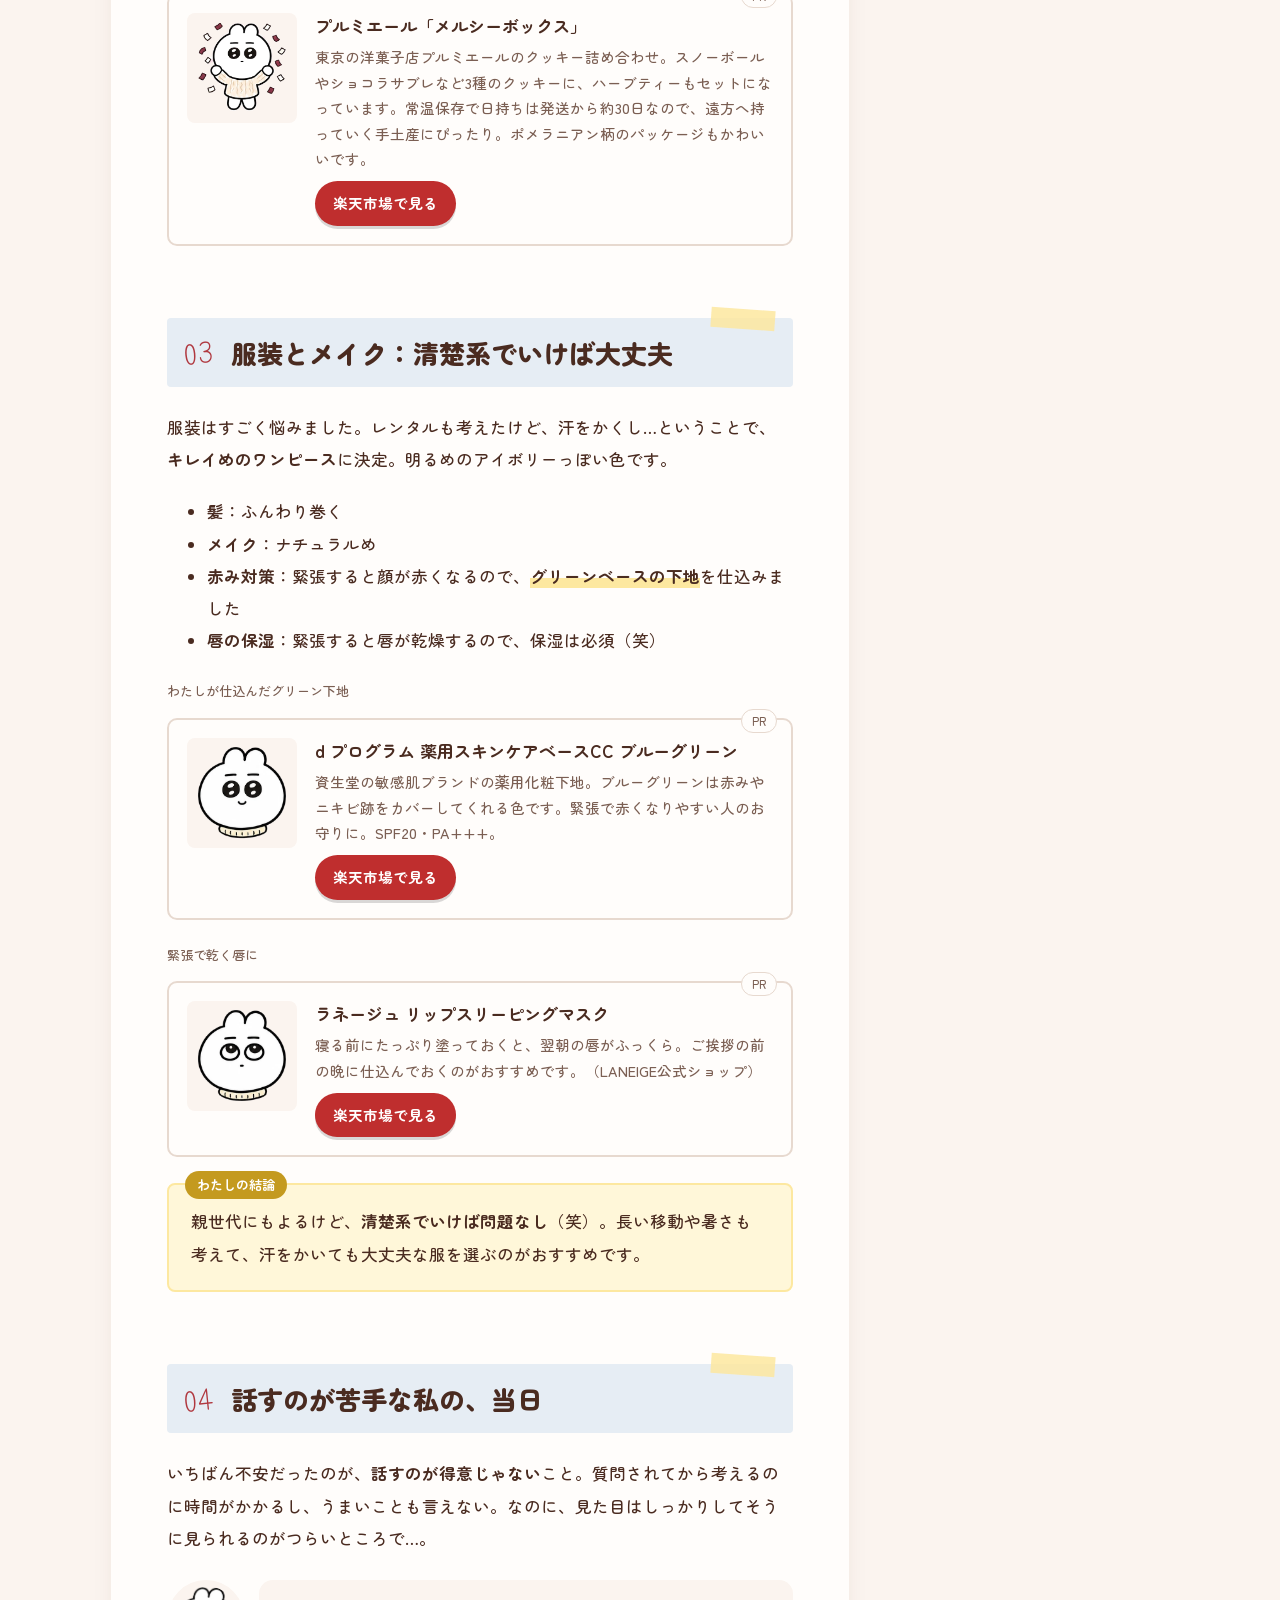
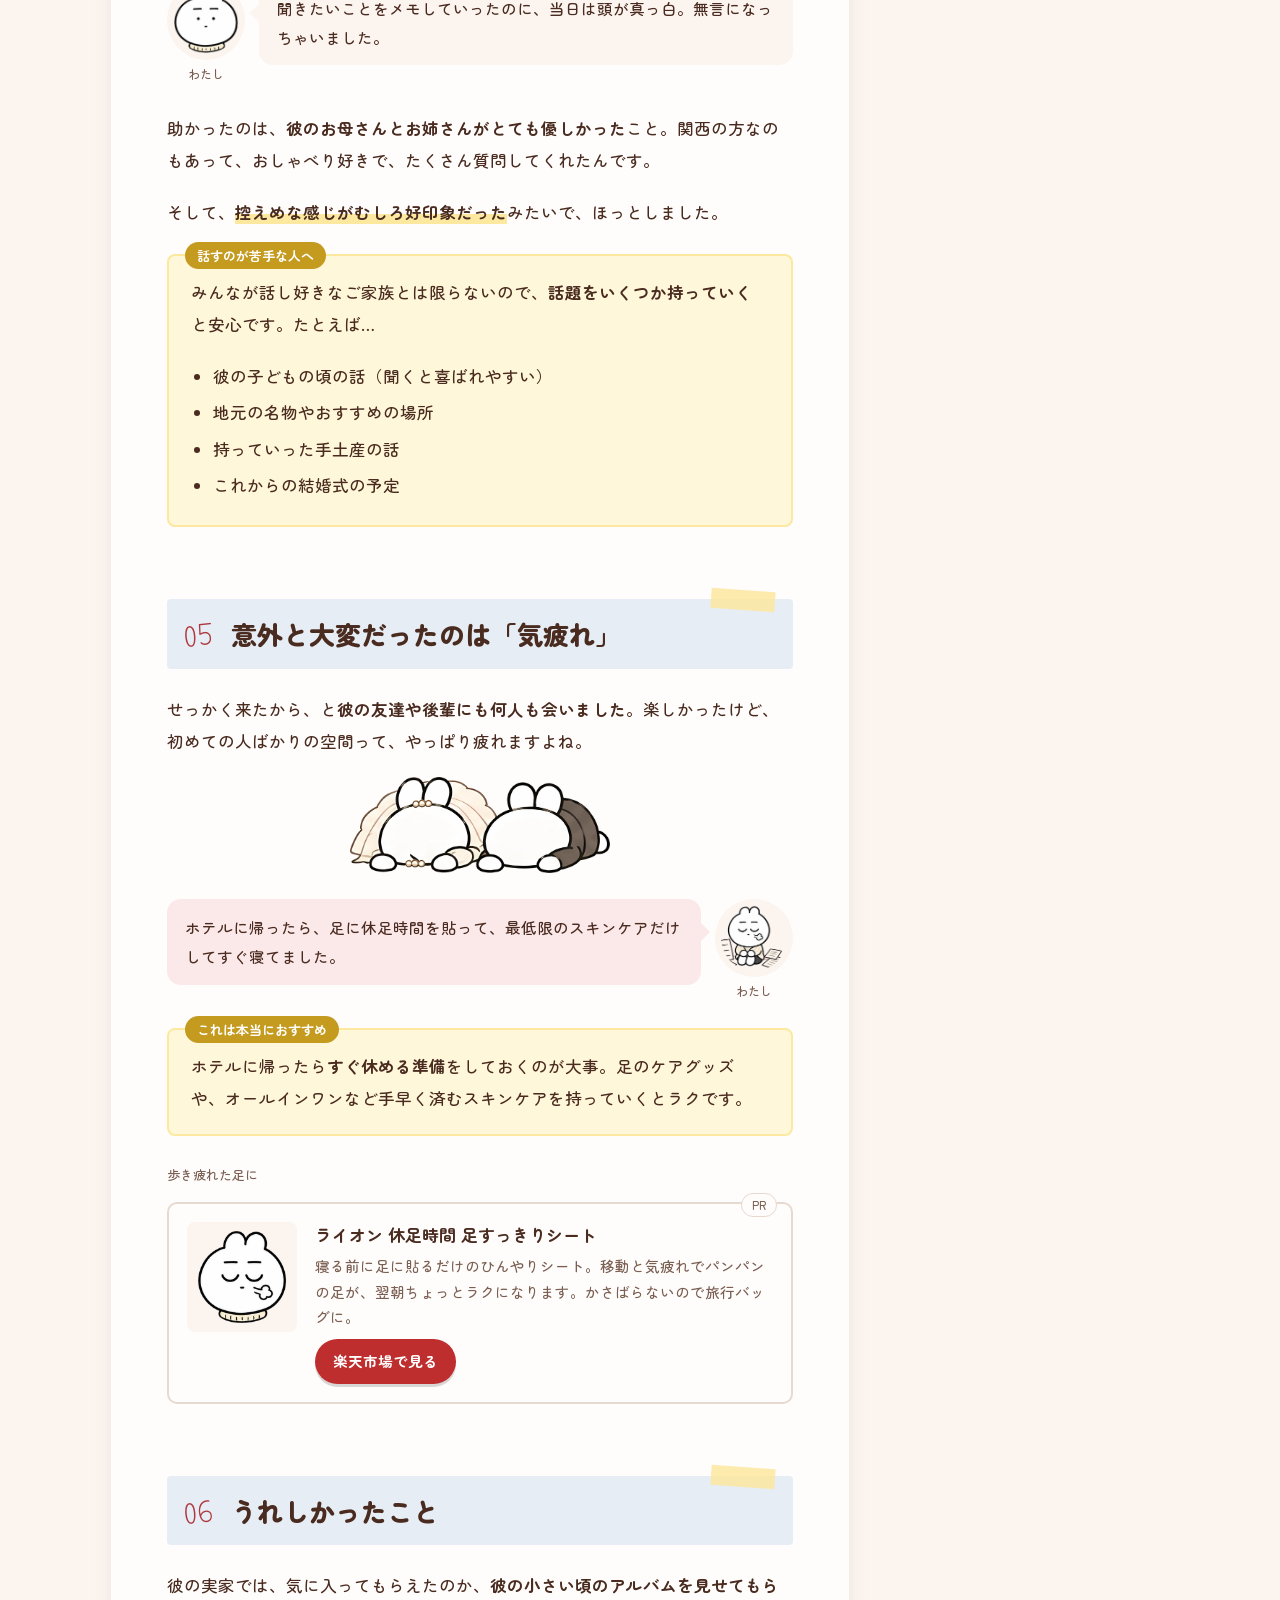
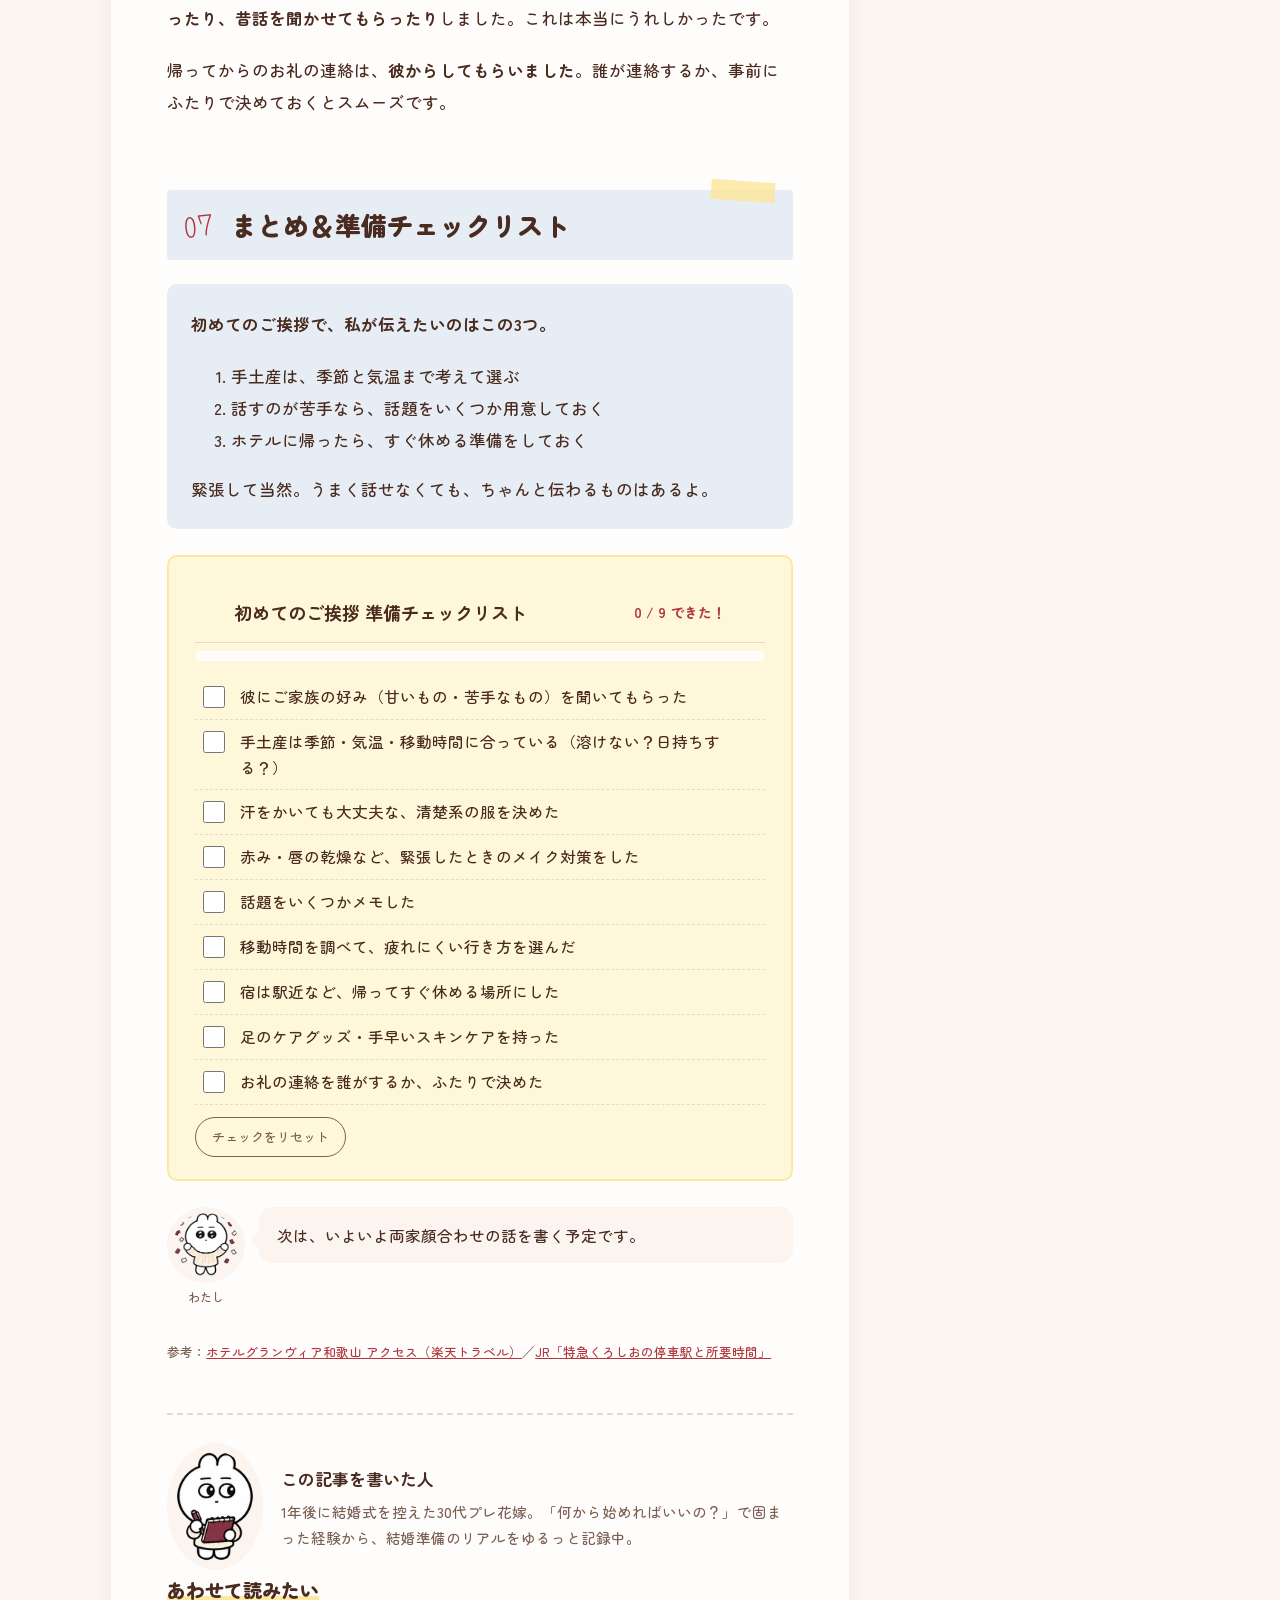
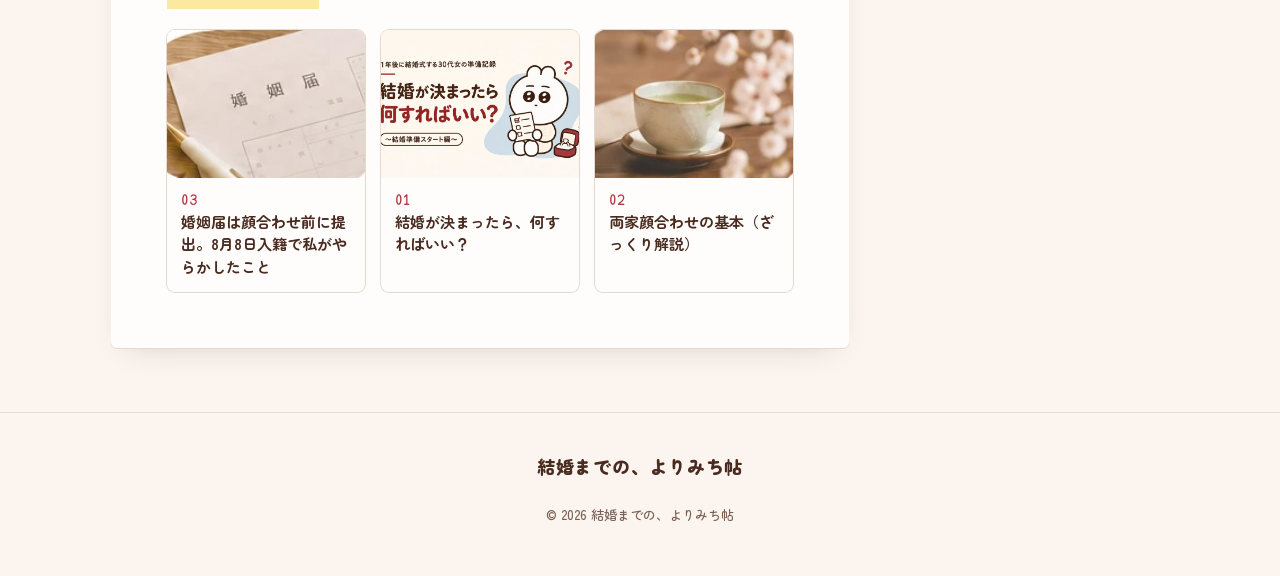
==== commit 2726f6df: "Add files via upload" ====
--- a/aisatsu.html
+++ b/aisatsu.html
@@ -301,9 +301,9 @@
   <div class="box warn"><span class="lb">ここ注意</span><p>移動が長いときや暑い時期は、<b>チョコなど溶けやすいものは避ける</b>のが安心。季節と気温、移動時間まで考えて選んでね。</p></div>
   <div class="inline-prod"><p class="lbl">暑い時期でも安心な手土産なら</p>
   <div class="prod"><span class="tag">PR</span><div class="ic"><img src="img/yay.webp" alt=""></div><div>
-    <b>クッキー缶</b>
-    <p>溶けにくくて日持ちもして、缶ごと見た目もかわいいので、遠方への手土産にちょうどいい。甘いもの好きのご家族ならまず外しません。</p>
-    <div class="btns"><a class="btn rkt aff-rakuten" href="https://hb.afl.rakuten.co.jp/hgc/1247e6c6.291c6618.1247e6c7.bfaca5d7/?pc=https%3A%2F%2Fsearch.rakuten.co.jp%2Fsearch%2Fmall%2F%25E3%2582%25AF%25E3%2583%2583%25E3%2582%25AD%25E3%2583%25BC%25E7%25BC%25B6%2520%25E6%2589%258B%25E5%259C%259F%25E7%2594%25A3%2F&amp;link_type=text" target="_blank" rel="sponsored noopener">楽天市場で見る</a></div>
+    <b>プルミエール「メルシーボックス」</b>
+    <p>東京の洋菓子店プルミエールのクッキー詰め合わせ。スノーボールやショコラサブレなど3種のクッキーに、ハーブティーもセットになっています。常温保存で日持ちは発送から約30日なので、遠方へ持っていく手土産にぴったり。ポメラニアン柄のパッケージもかわいいです。</p>
+    <div class="btns"><a class="btn rkt aff-rakuten" href="https://hb.afl.rakuten.co.jp/hgc/1247e6c6.291c6618.1247e6c7.bfaca5d7/?pc=https%3A%2F%2Fitem.rakuten.co.jp%2Fbonheur7%2Fbox%2F&amp;link_type=text" target="_blank" rel="sponsored noopener">楽天市場で見る</a></div>
   </div></div>
   </div>
 
@@ -313,7 +313,23 @@
     <li><b>髪</b>：ふんわり巻く</li>
     <li><b>メイク</b>：ナチュラルめ</li>
     <li><b>赤み対策</b>：緊張すると顔が赤くなるので、<span class="mk">グリーンベースの下地</span>を仕込みました</li>
+    <li><b>唇の保湿</b>：緊張すると唇が乾燥するので、保湿は必須（笑）</li>
   </ul>
+  <div class="inline-prod"><p class="lbl">わたしが仕込んだグリーン下地</p>
+  <div class="prod"><span class="tag">PR</span><div class="ic"><img src="img/f_smile.webp" alt=""></div><div>
+    <b>d プログラム 薬用スキンケアベースCC ブルーグリーン</b>
+    <p>資生堂の敏感肌ブランドの薬用化粧下地。ブルーグリーンは赤みやニキビ跡をカバーしてくれる色です。緊張で赤くなりやすい人のお守りに。SPF20・PA+++。</p>
+    <div class="btns"><a class="btn rkt aff-rakuten" href="https://hb.afl.rakuten.co.jp/hgc/1247e6c6.291c6618.1247e6c7.bfaca5d7/?pc=https%3A%2F%2Fitem.rakuten.co.jp%2Fyayoi-cosme%2F95368%2F&amp;link_type=text" target="_blank" rel="sponsored noopener">楽天市場で見る</a></div>
+  </div></div>
+  </div>
+  <div class="inline-prod"><p class="lbl">緊張で乾く唇に</p>
+  <div class="prod"><span class="tag">PR</span><div class="ic"><img src="img/f_up.webp" alt=""></div><div>
+    <b>ラネージュ リップスリーピングマスク</b>
+    <p>寝る前にたっぷり塗っておくと、翌朝の唇がふっくら。ご挨拶の前の晩に仕込んでおくのがおすすめです。（LANEIGE公式ショップ）</p>
+    <div class="btns"><a class="btn rkt aff-rakuten" href="https://hb.afl.rakuten.co.jp/hgc/1247e6c6.291c6618.1247e6c7.bfaca5d7/?pc=https%3A%2F%2Fitem.rakuten.co.jp%2Flaneige-r%2F1212040001%2F&amp;link_type=text" target="_blank" rel="sponsored noopener">楽天市場で見る</a></div>
+  </div></div>
+  </div>
+
   <div class="box point"><span class="lb">わたしの結論</span><p>親世代にもよるけど、<b>清楚系でいけば問題なし</b>（笑）。長い移動や暑さも考えて、汗をかいても大丈夫な服を選ぶのがおすすめです。</p></div>
 
   <h2 id="a4" class="fade"><span class="no">04</span>話すのが苦手な私の、当日</h2>
@@ -338,9 +354,9 @@
   <div class="box point"><span class="lb">これは本当におすすめ</span><p>ホテルに帰ったら<b>すぐ休める準備</b>をしておくのが大事。足のケアグッズや、オールインワンなど手早く済むスキンケアを持っていくとラクです。</p></div>
   <div class="inline-prod"><p class="lbl">歩き疲れた足に</p>
   <div class="prod"><span class="tag">PR</span><div class="ic"><img src="img/f_sigh.webp" alt=""></div><div>
-    <b>休足時間</b>
+    <b>ライオン 休足時間 足すっきりシート</b>
     <p>寝る前に足に貼るだけのひんやりシート。移動と気疲れでパンパンの足が、翌朝ちょっとラクになります。かさばらないので旅行バッグに。</p>
-    <div class="btns"><a class="btn rkt aff-rakuten" href="https://hb.afl.rakuten.co.jp/hgc/1247e6c6.291c6618.1247e6c7.bfaca5d7/?pc=https%3A%2F%2Fsearch.rakuten.co.jp%2Fsearch%2Fmall%2F%25E4%25BC%2591%25E8%25B6%25B3%25E6%2599%2582%25E9%2596%2593%2F&amp;link_type=text" target="_blank" rel="sponsored noopener">楽天市場で見る</a></div>
+    <div class="btns"><a class="btn rkt aff-rakuten" href="https://hb.afl.rakuten.co.jp/hgc/1247e6c6.291c6618.1247e6c7.bfaca5d7/?pc=https%3A%2F%2Fitem.rakuten.co.jp%2Frakuten24%2Fe067054h%2F&amp;link_type=text" target="_blank" rel="sponsored noopener">楽天市場で見る</a></div>
   </div></div>
   </div>
 
@@ -403,7 +419,7 @@
     '彼にご家族の好み（甘いもの・苦手なもの）を聞いてもらった',
     '手土産は季節・気温・移動時間に合っている（溶けない？日持ちする？）',
     '汗をかいても大丈夫な、清楚系の服を決めた',
-    '赤みやテカリなど、緊張したときのメイク対策をした',
+    '赤み・唇の乾燥など、緊張したときのメイク対策をした',
     '話題をいくつかメモした',
     '移動時間を調べて、疲れにくい行き方を選んだ',
     '宿は駅近など、帰ってすぐ休める場所にした',
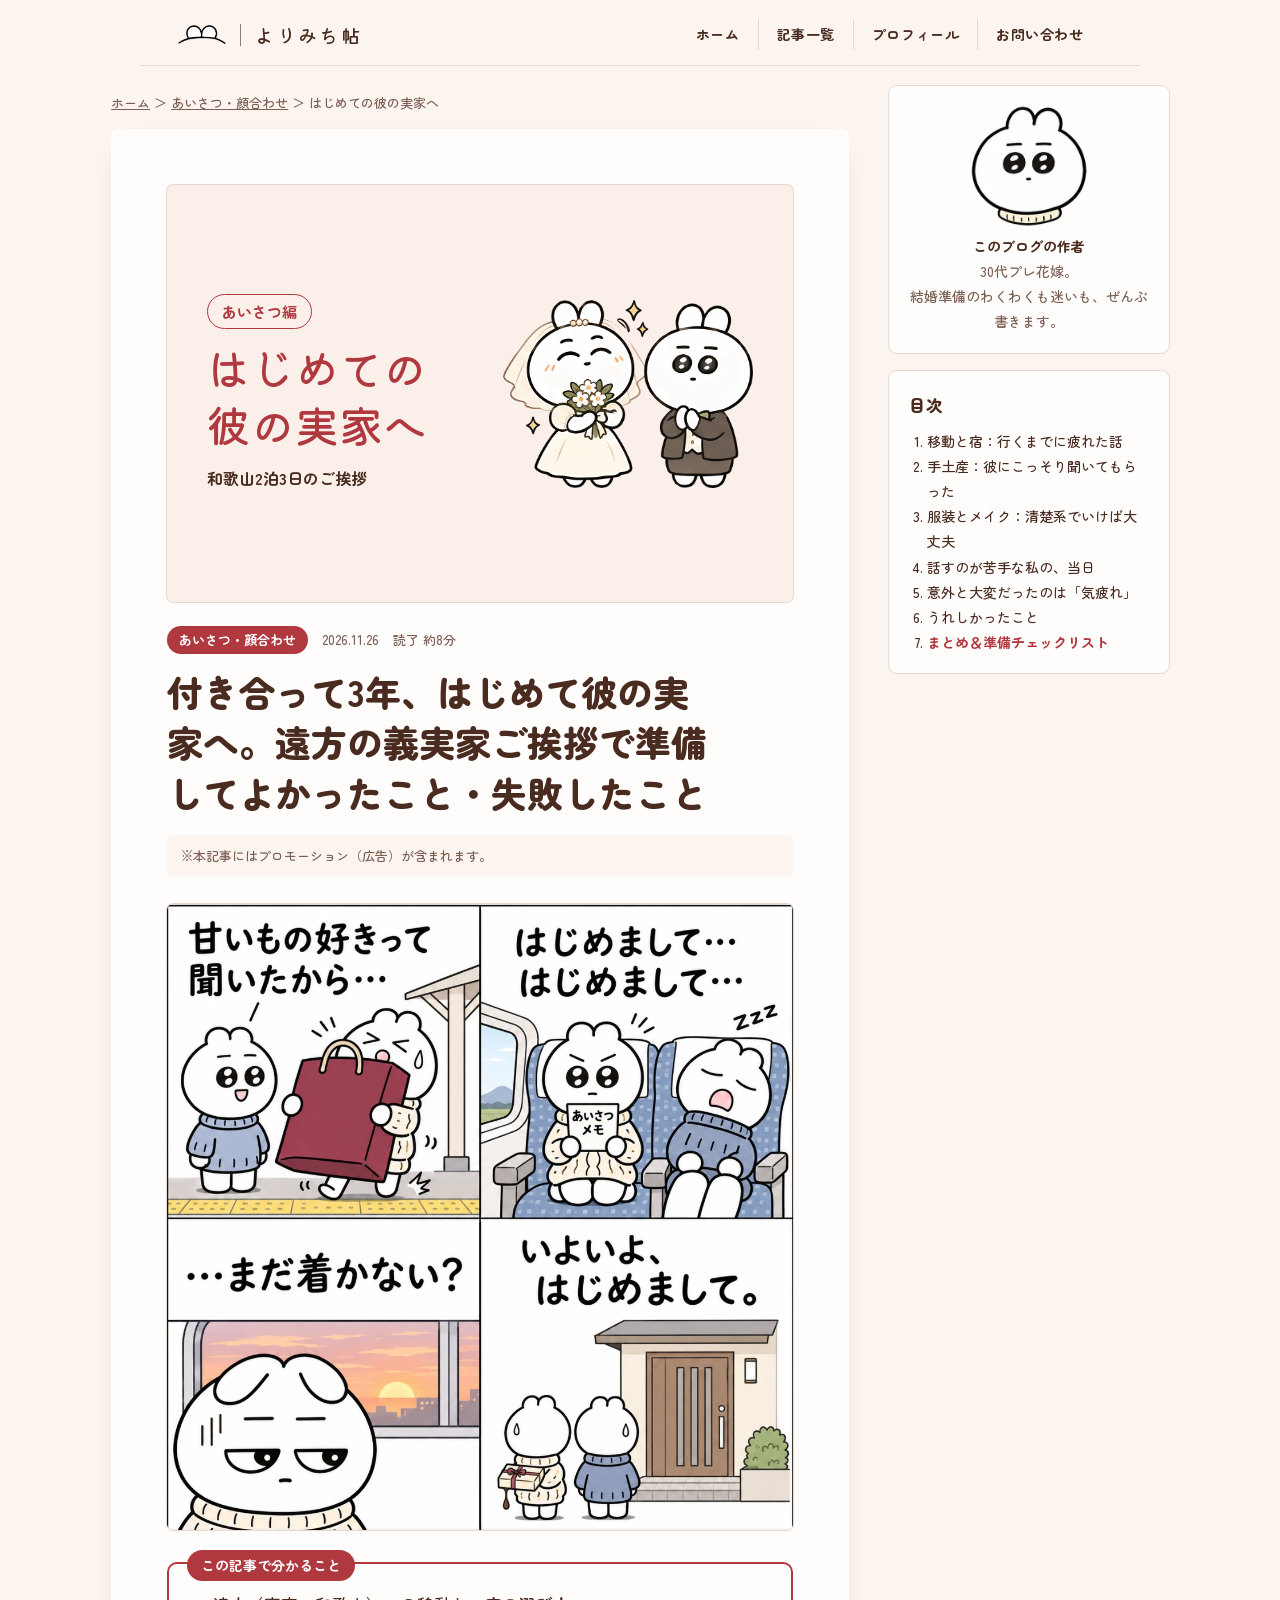
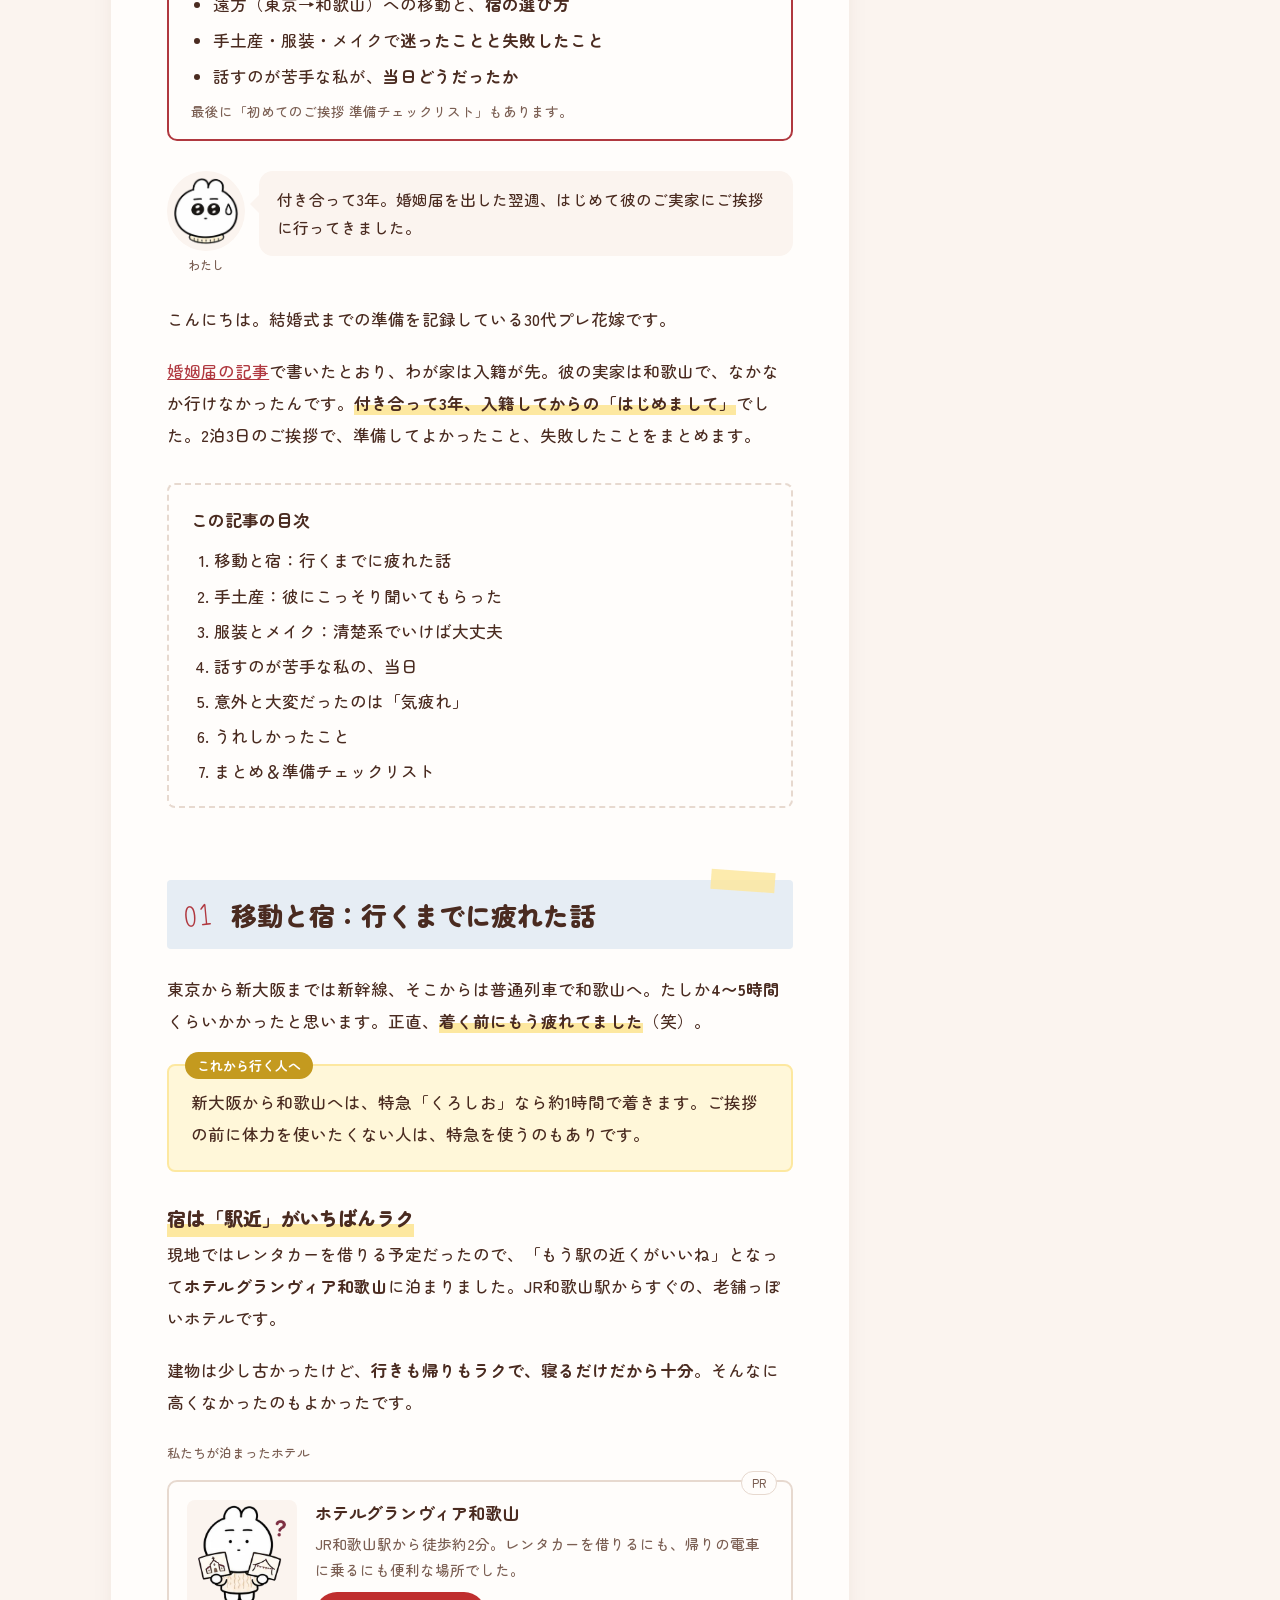
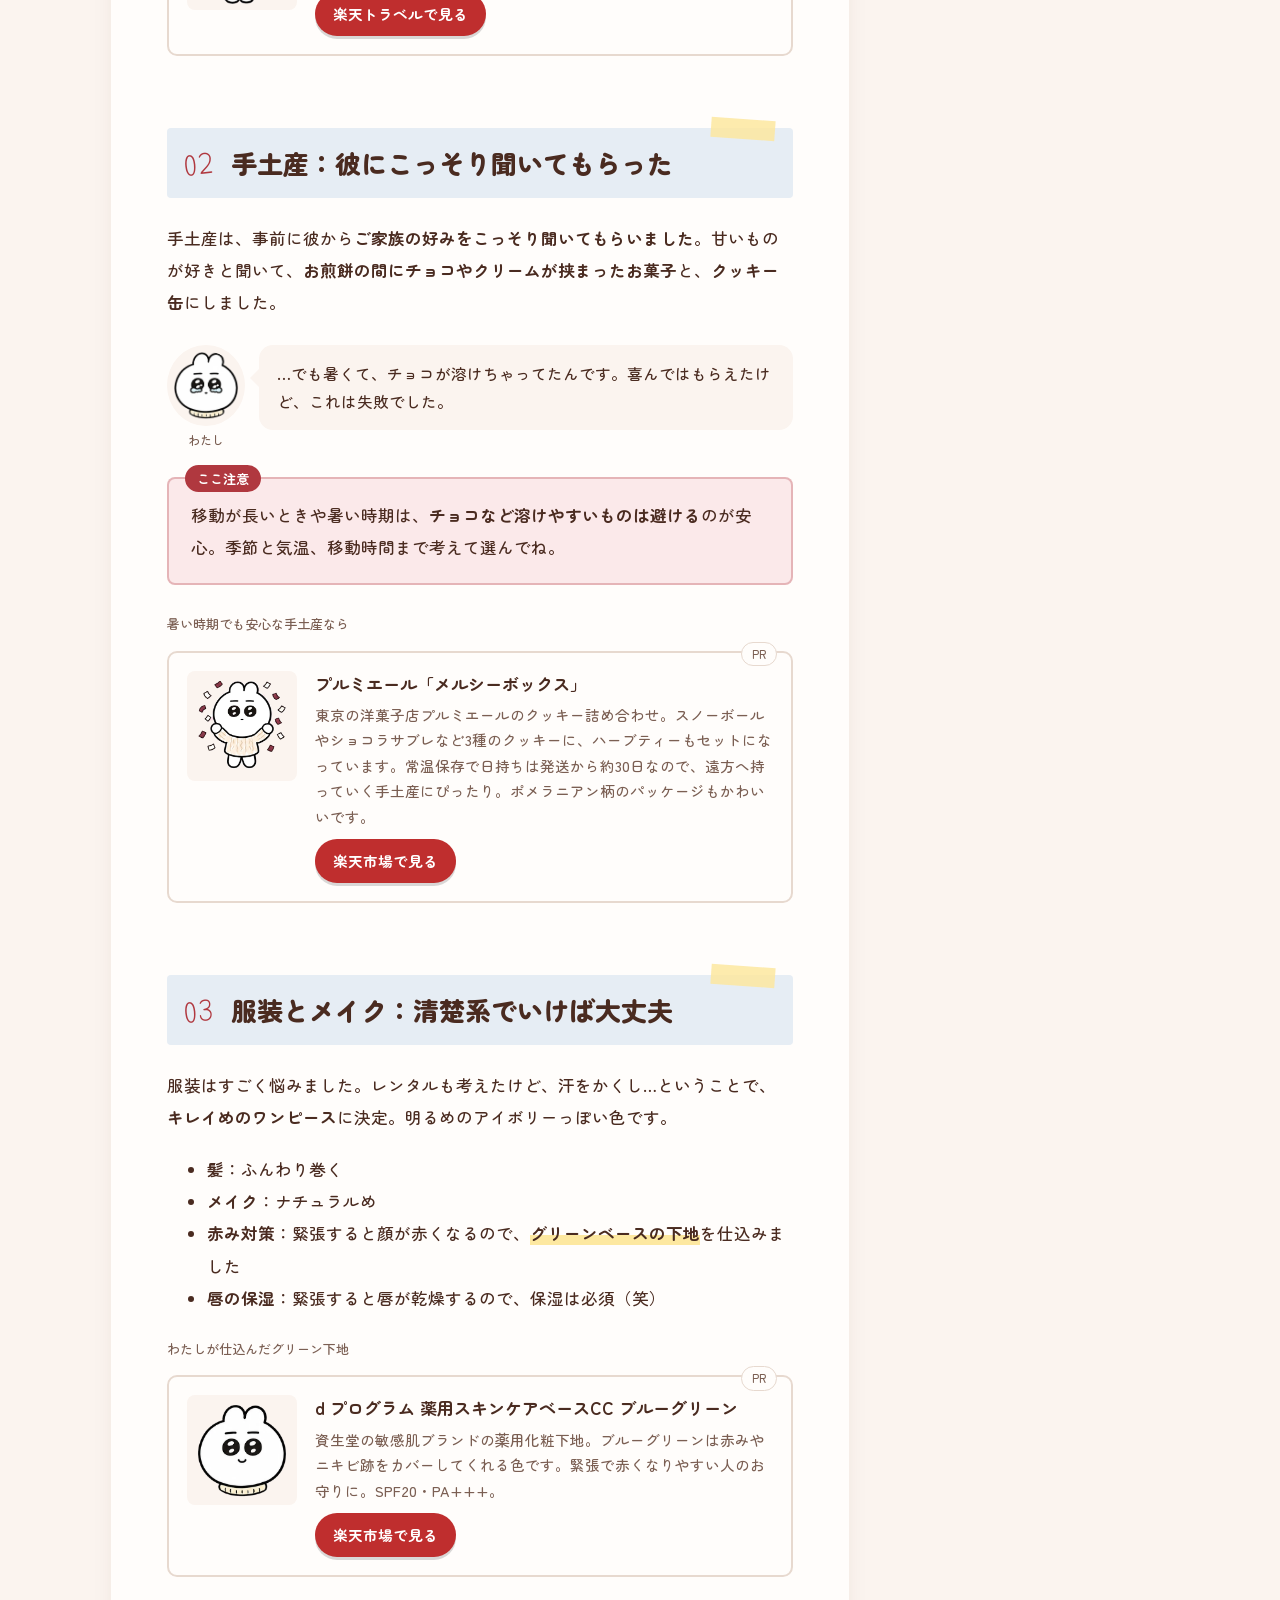
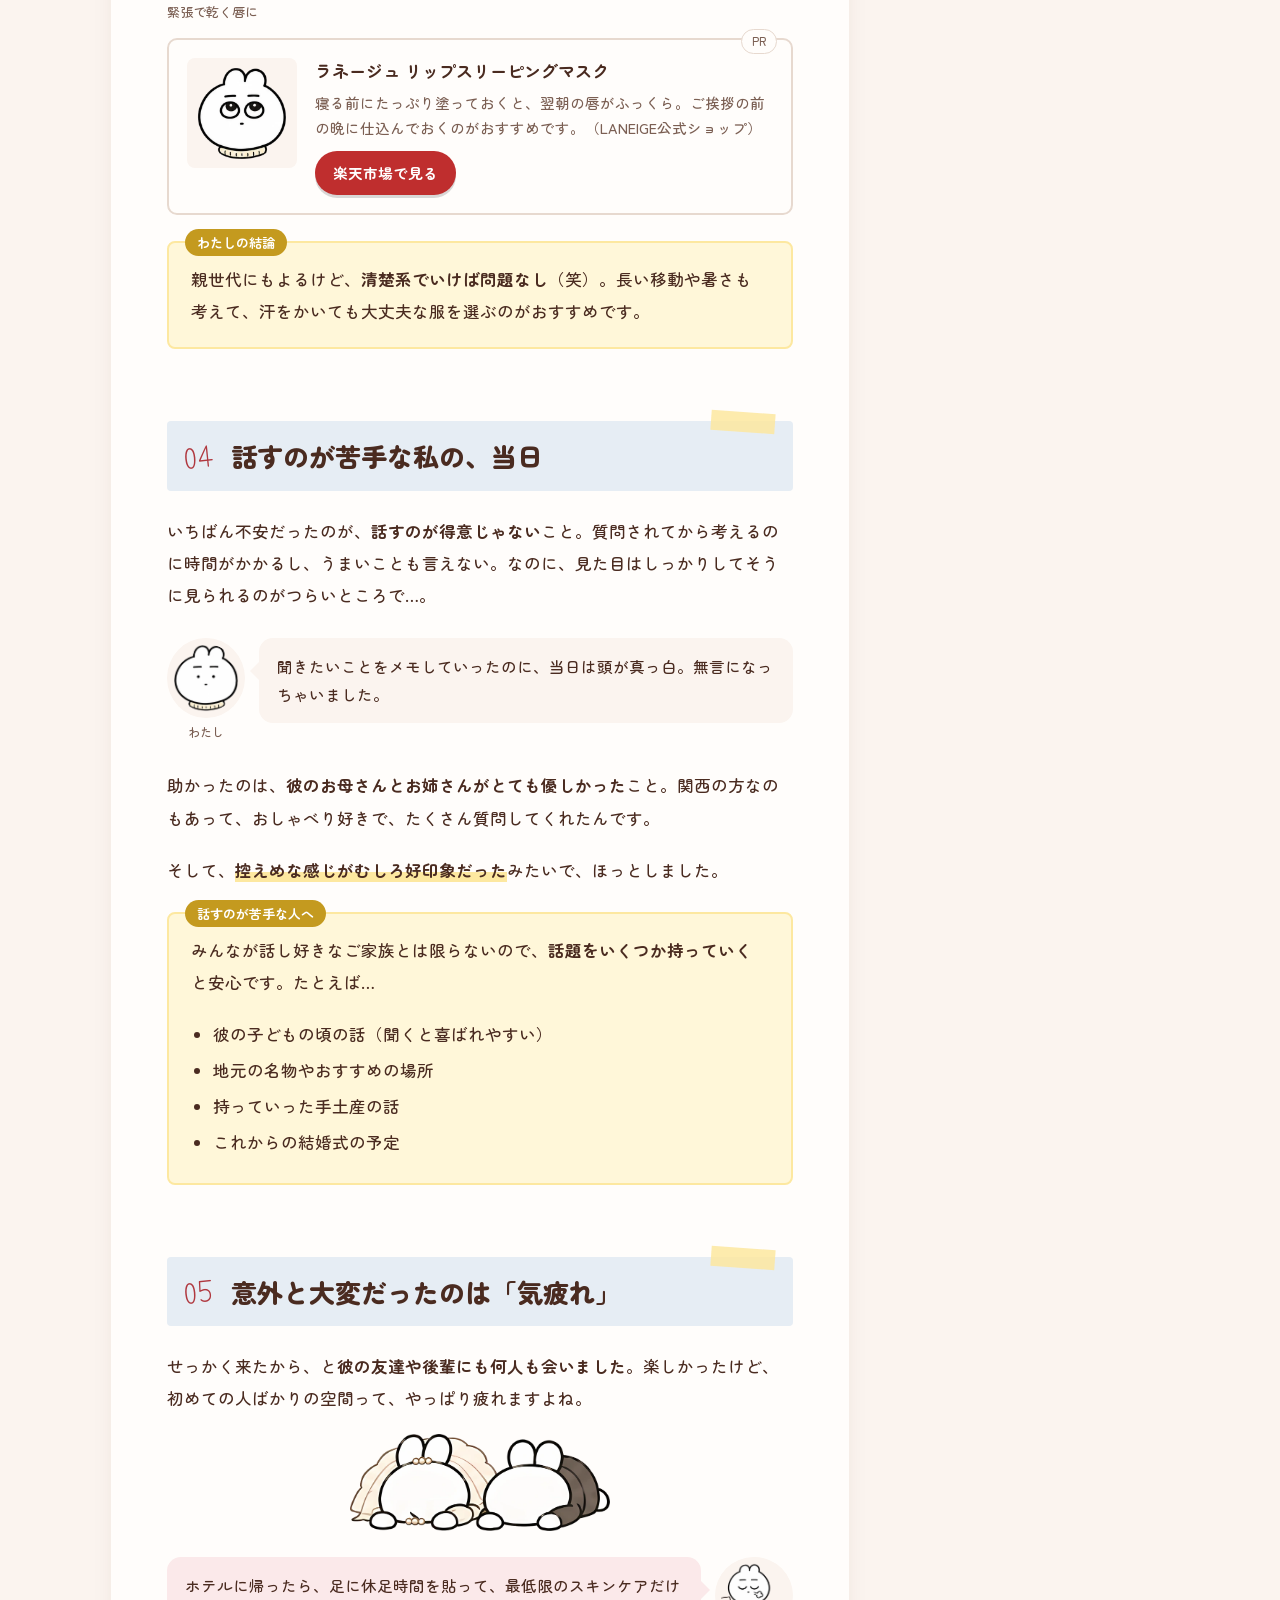
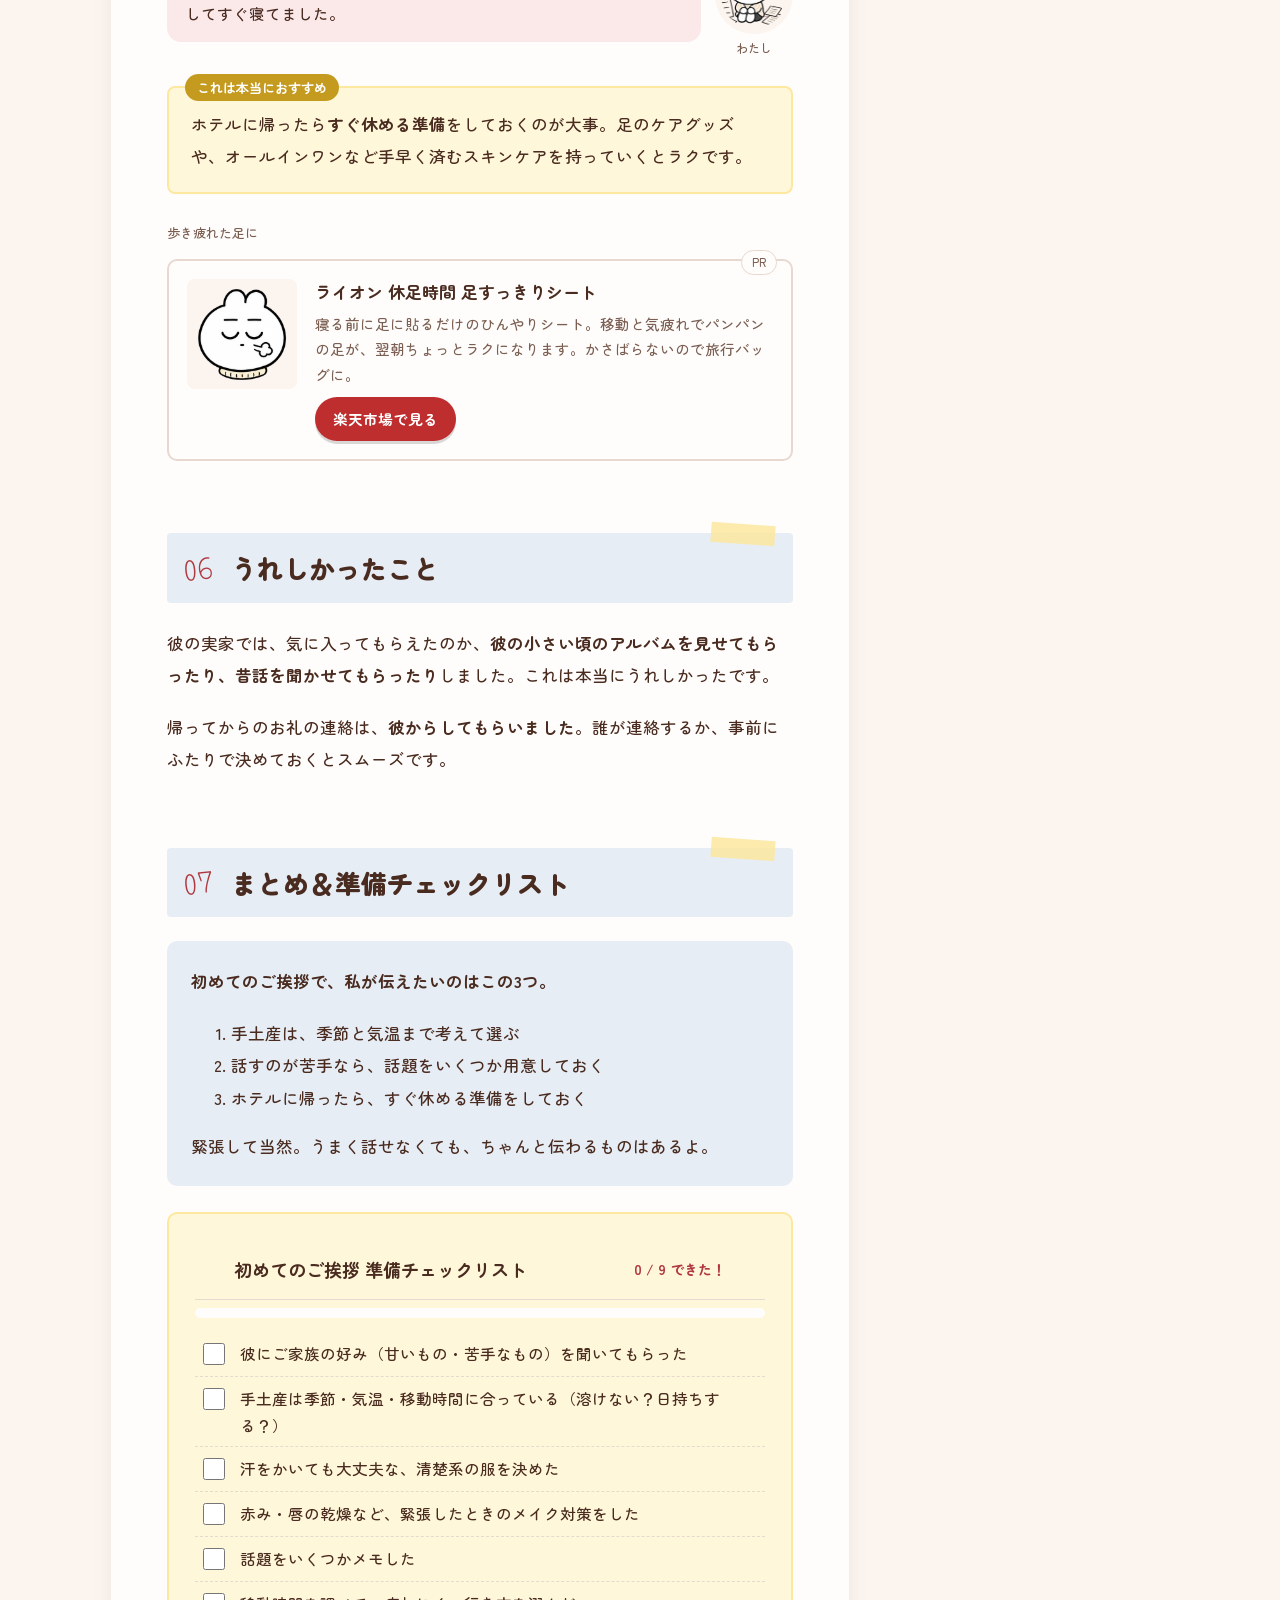
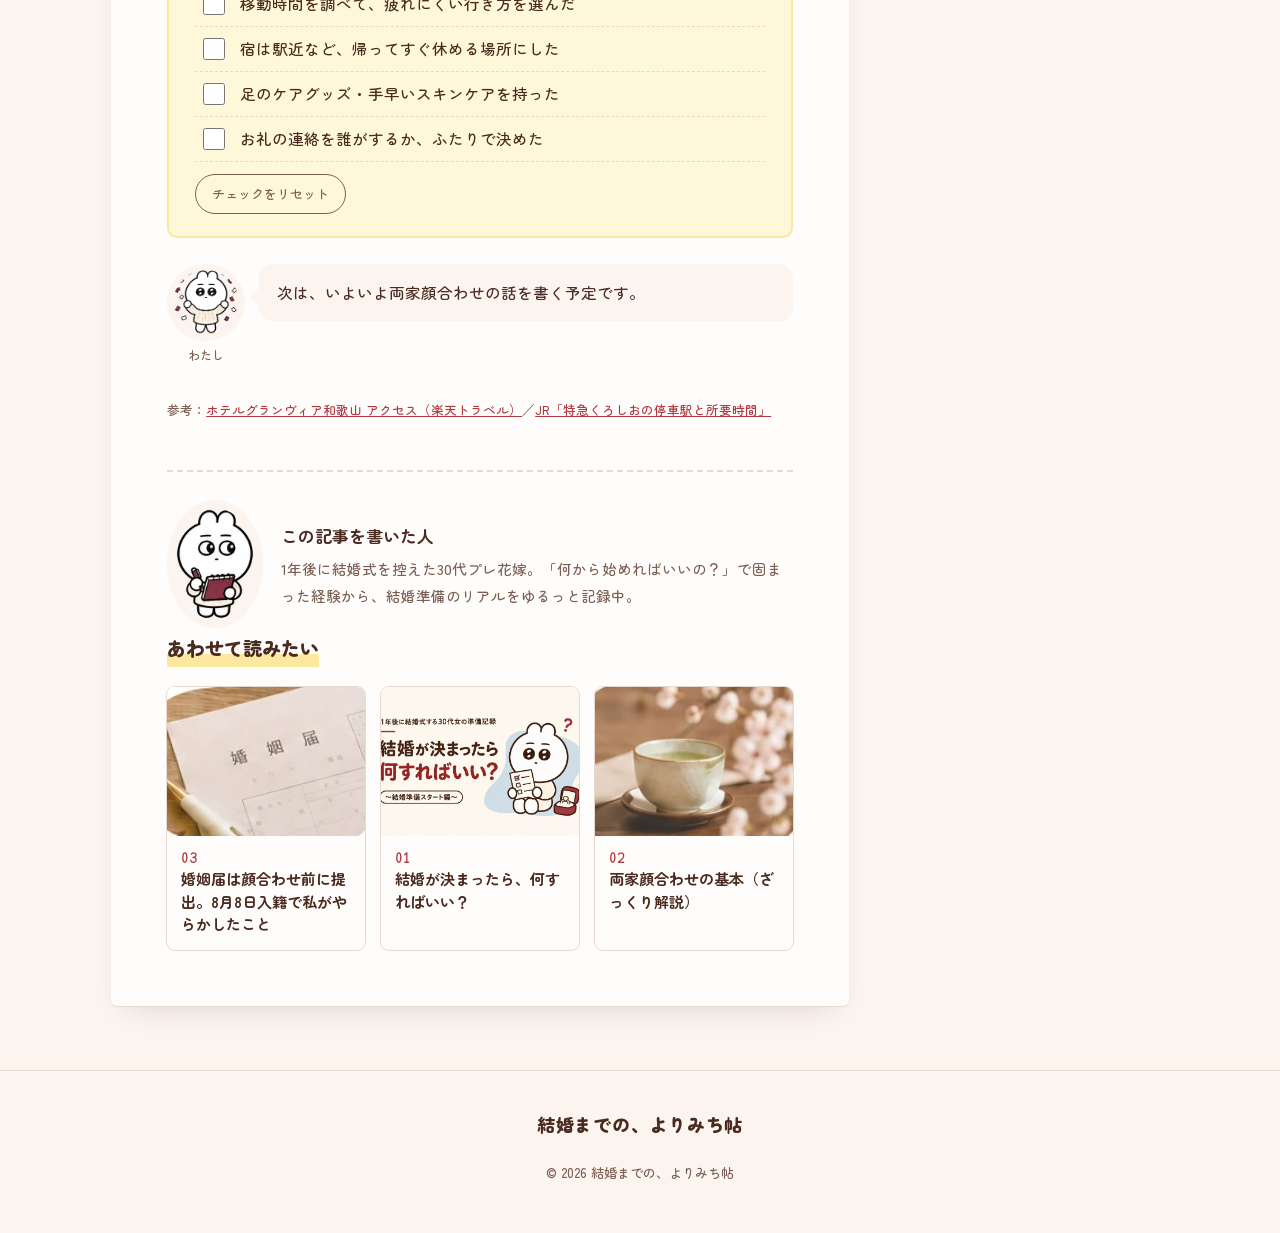
==== commit 0277c382: "Add files via upload" ====
--- a/aisatsu.html
+++ b/aisatsu.html
@@ -254,6 +254,8 @@
   <h1>付き合って3年、はじめて彼の実家へ。遠方の義実家ご挨拶で準備してよかったこと・失敗したこと</h1>
   <p class="pr">※本記事にはプロモーション（広告）が含まれます。</p>
 
+  <figure class="manga"><img src="img/manga_aisatsu.webp" width="1092" height="1092" alt="4コマ漫画：駅のホームで大きな手土産の紙袋を抱えてよろけるわたし。新幹線であいさつメモを握って「はじめまして…」と練習する横で彼は爆睡。夕焼けの窓の前で「…まだ着かない？」。彼の実家の玄関前に立つふたり、手土産の箱の底からチョコが垂れている。いよいよ、はじめまして。"></figure>
+
   <div class="sumbox">
     <p class="sum-t">この記事で分かること</p>
     <ul>
